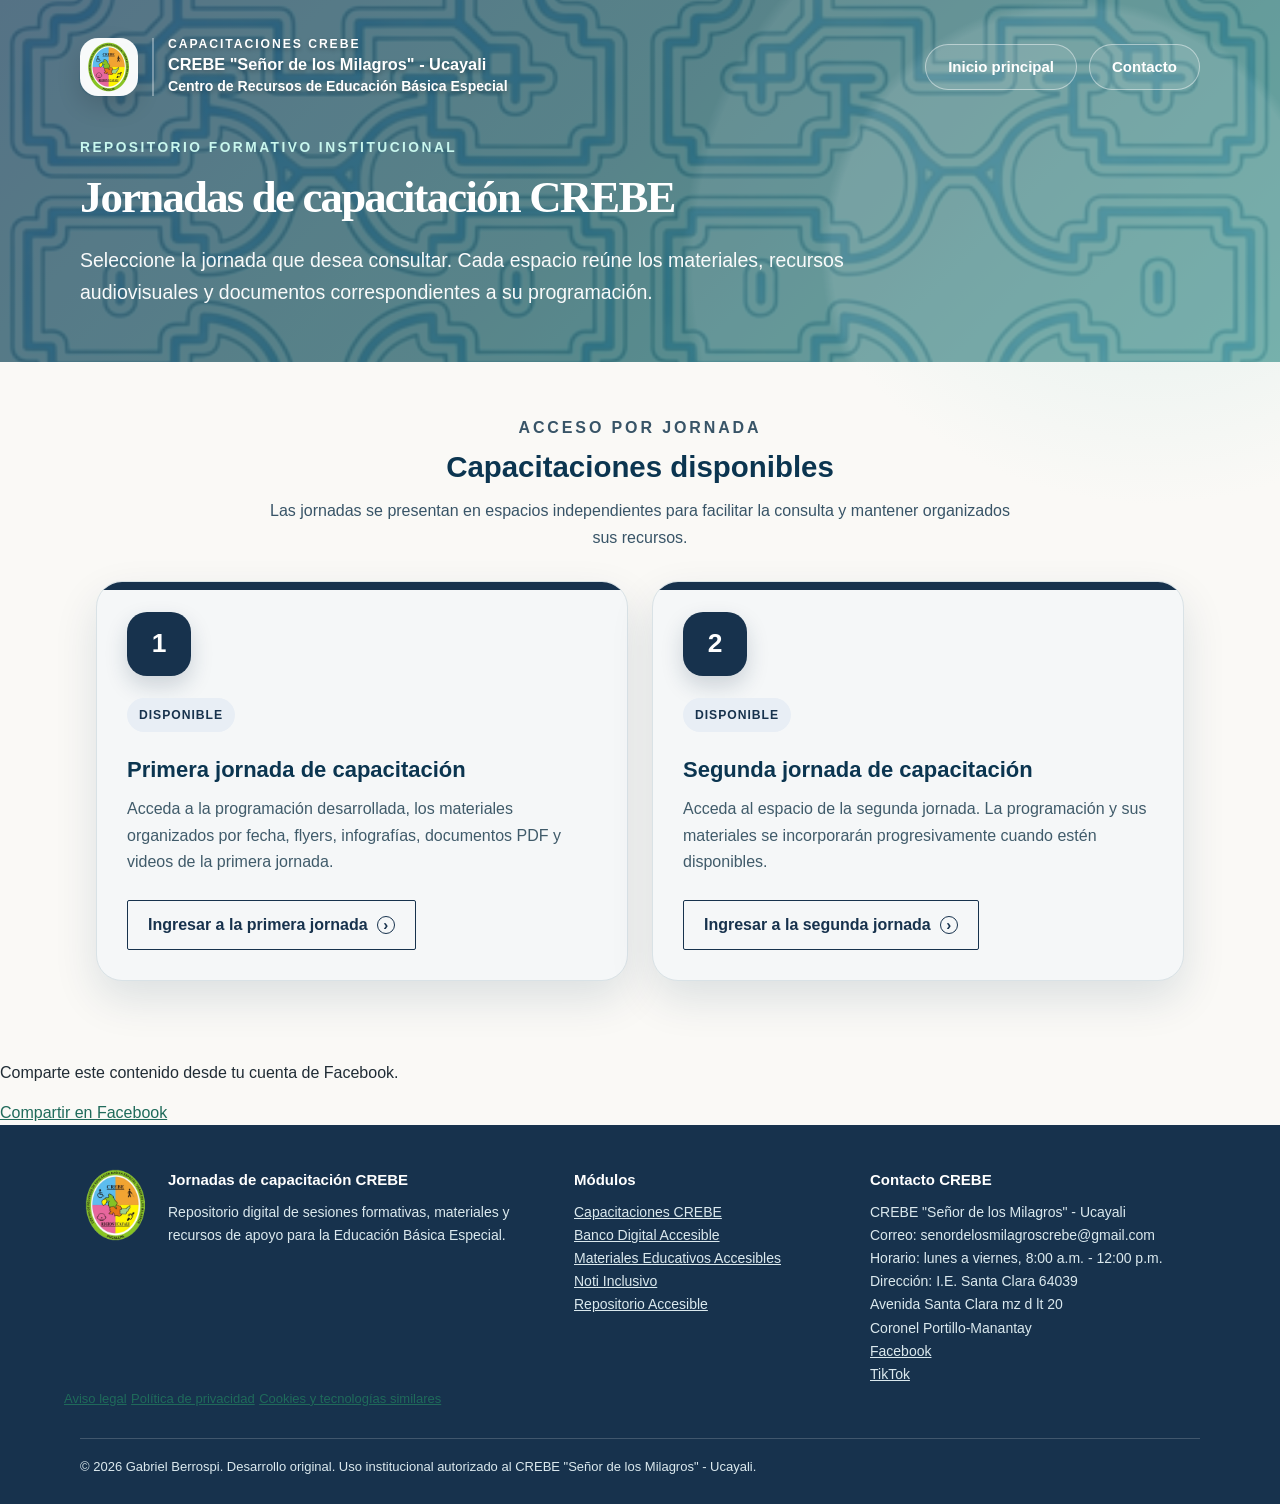
==== index.html @ 48162559 "Renovar CSS de portada CAP tras armonización visual de jornadas" ====
<!doctype html>
<html lang="es">
<head>
  <meta charset="utf-8">
  <meta http-equiv="Content-Security-Policy" content="default-src 'self'; base-uri 'self'; object-src 'none'; script-src 'self' 'sha256-NezAAeA1k2dI2NR6/qqgqEeu6aUPFCDyY6+Kgyrij8Q='; style-src 'self'; img-src 'self' data: https://dteimbhwtzghhsijeeld.supabase.co; font-src 'self'; connect-src 'self' https://dteimbhwtzghhsijeeld.supabase.co; media-src 'self'; frame-src 'none'; form-action 'self'; manifest-src 'self'; worker-src 'self'; upgrade-insecure-requests">
  <meta name="viewport" content="width=device-width, initial-scale=1">
  <meta name="description" content="Acceso a las jornadas de capacitación del CREBE Señor de los Milagros - Ucayali.">
  <title>Jornadas de capacitación CREBE</title>
<script type="application/ld+json">
{
  "@context": "https://schema.org",
  "@graph": [
    {
      "@type": "EducationalOrganization",
      "@id": "https://crebeucayali.github.io/#organization",
      "name": "CREBE Señor de los Milagros - Ucayali",
      "alternateName": "CREBE Ucayali",
      "url": "https://crebeucayali.github.io/",
      "logo": "https://crebeucayali.github.io/accesos-complementarios/logo-crebe.webp"
    },
    {
      "@type": "WebSite",
      "@id": "https://crebeucayali.github.io/#website",
      "name": "CREBE Señor de los Milagros Región Ucayali",
      "url": "https://crebeucayali.github.io/",
      "publisher": {
        "@id": "https://crebeucayali.github.io/#organization"
      }
    },
    {
      "@type": "WebPage",
      "@id": "https://crebeucayali.github.io/capacitaciones/#webpage",
      "url": "https://crebeucayali.github.io/capacitaciones/",
      "name": "Jornadas de capacitación CREBE",
      "description": "Acceso a las jornadas de capacitación del CREBE Señor de los Milagros - Ucayali.",
      "isPartOf": {
        "@id": "https://crebeucayali.github.io/#website"
      },
      "publisher": {
        "@id": "https://crebeucayali.github.io/#organization"
      },
      "inLanguage": "es-PE"
    }
  ]
}
</script>
  <link rel="stylesheet" href="estilos.css?v=33">
  <link rel="stylesheet" href="https://crebeucayali.github.io/accesos-complementarios/accesibilidad/accesibilidad.css?v=12">
  <link rel="canonical" href="https://crebeucayali.github.io/capacitaciones/">
  <meta property="og:type" content="website">
  <meta property="og:locale" content="es_PE">
  <meta property="og:site_name" content="Ecosistema Virtual Accesible - CREBE Ucayali">
  <meta property="og:title" content="Jornadas de capacitación CREBE">
  <meta property="og:description" content="Acceso a las jornadas de capacitación del CREBE Señor de los Milagros - Ucayali.">
  <meta property="og:url" content="https://crebeucayali.github.io/capacitaciones/">
  <meta property="og:image" content="https://crebeucayali.github.io/accesos-complementarios/logo-crebe.webp">
  <meta property="og:image:alt" content="Logo institucional del CREBE Señor de los Milagros - Ucayali">
  <link rel="stylesheet" href="https://crebeucayali.github.io/capacitaciones/compartir-facebook.css?v=1">
<link rel="stylesheet" href="https://crebeucayali.github.io/comunicados-popup.css?v=3">
<link rel="icon" type="image/webp" href="https://crebeucayali.github.io/materiales-educativos-accesibles/logo-crebe.webp?v=20261105">
</head>
<body class="pagina-inicio-capacitaciones">
  <a class="salto-contenido" href="#contenido">Ir al contenido</a>
  <header class="cabecera" id="inicio">
    <div class="patron-portada" aria-hidden="true"></div>
    <nav class="navegacion" aria-label="Navegación principal">
      <a class="marca marca-institucional" href="https://crebeucayali.github.io/capacitaciones/" aria-label="Volver al inicio de Capacitaciones CREBE">
        <img class="marca-logo-superior" src="logo-crebe.png" alt="Logo del CREBE Señor de los Milagros - Ucayali">
        <span class="marca-texto-superior">
          <span class="marca-modulo">Capacitaciones CREBE</span>
          <span class="marca-nombre-institucional">CREBE "Señor de los Milagros" - Ucayali</span>
          <span class="marca-detalle-institucional">Centro de Recursos de Educación Básica Especial</span>
        </span>
      </a>
      <div class="enlaces-cabecera">
        <a class="enlace-cabecera" href="https://crebeucayali.github.io/">Inicio principal</a>
        <a class="enlace-cabecera" href="https://crebeucayali.github.io/accesos-complementarios/paginas/contacto.html">Contacto</a>
      </div>
    </nav>
    <div class="presentacion">
      <p class="etiqueta-superior">Repositorio formativo institucional</p>
      <h1>Jornadas de capacitación CREBE</h1>
      <p class="subtitulo">Seleccione la jornada que desea consultar. Cada espacio reúne los materiales, recursos audiovisuales y documentos correspondientes a su programación.</p>
    </div>
  </header>
  <main id="contenido">
    <section class="selector-jornadas" aria-labelledby="titulo-selector-jornadas">
      <div class="selector-encabezado">
        <p class="seccion-etiqueta">Acceso por jornada</p>
        <h2 id="titulo-selector-jornadas">Capacitaciones disponibles</h2>
        <p>Las jornadas se presentan en espacios independientes para facilitar la consulta y mantener organizados sus recursos.</p>
      </div>
      <div class="rejilla-jornadas">
        <article class="tarjeta-jornada">
          <span class="numero-jornada" aria-hidden="true">1</span>
          <p class="estado-jornada">Disponible</p>
          <h3>Primera jornada de capacitación</h3>
          <p>Acceda a la programación desarrollada, los materiales organizados por fecha, flyers, infografías, documentos PDF y videos de la primera jornada.</p>
          <div class="acciones-jornada">
            <a class="boton-jornada" href="primera-jornada.html">Ingresar a la primera jornada</a>
          </div>
        </article>
        <article class="tarjeta-jornada" aria-labelledby="titulo-segunda-jornada">
          <span class="numero-jornada" aria-hidden="true">2</span>
          <p class="estado-jornada">Disponible</p>
          <h3 id="titulo-segunda-jornada">Segunda jornada de capacitación</h3>
          <p>Acceda al espacio de la segunda jornada. La programación y sus materiales se incorporarán progresivamente cuando estén disponibles.</p>
          <div class="acciones-jornada">
            <a class="boton-jornada" href="segunda-jornada.html">Ingresar a la segunda jornada</a>
          </div>
        </article>
      </div>
    </section>
  </main>
    <section class="compartir-eva" aria-label="Compartir esta página">
    <p>Comparte este contenido desde tu cuenta de Facebook.</p>
    <a class="compartir-facebook" data-compartir-facebook href="https://www.facebook.com/sharer/sharer.php?u=https%3A%2F%2Fcrebeucayali.github.io%2Fcapacitaciones%2F" target="_blank" rel="noopener noreferrer">Compartir en Facebook</a>
  </section>
<footer id="contacto">
    <div class="footer-contenido">
      <div class="footer-bloque footer-identidad">
        <img class="logo-footer" src="logo-crebe.png" alt="Logo del CREBE Señor de los Milagros - Ucayali">
        <div><h2>Jornadas de capacitación CREBE</h2><p>Repositorio digital de sesiones formativas, materiales y recursos de apoyo para la Educación Básica Especial.</p></div>
      </div>
      <div class="footer-bloque">
        <h2>Módulos</h2>
        <p><a href="https://crebeucayali.github.io/capacitaciones/">Capacitaciones CREBE</a><br><a href="https://crebeucayali.github.io/banco-digital-accesible/">Banco Digital Accesible</a><br><a href="https://crebeucayali.github.io/materiales-educativos-accesibles/">Materiales Educativos Accesibles</a><br><a href="https://crebeucayali.github.io/noti-inclusivos/">Noti Inclusivo</a><br><a href="https://crebeucayali.github.io/repositorio-accesible/">Repositorio Accesible</a><br></p>
      </div>
      <div class="footer-bloque">
        <h2>Contacto CREBE</h2>
        <p>CREBE "Señor de los Milagros" - Ucayali<br>Correo: senordelosmilagroscrebe@gmail.com<br>Horario: lunes a viernes, 8:00 a.m. - 12:00 p.m.<br>Dirección: I.E. Santa Clara 64039<br>Avenida Santa Clara mz d lt 20<br>Coronel Portillo-Manantay<br><a href="https://www.facebook.com/CREBESM">Facebook</a><br><a href="https://www.tiktok.com/@crebe.sm.ucayali">TikTok</a><br></p>
      </div>
    </div>
    <nav class="footer-legal-eva" aria-label="Enlaces legales">
<a href="https://crebeucayali.github.io/accesos-complementarios/paginas/aviso-legal.html">Aviso legal</a>
<a href="https://crebeucayali.github.io/accesos-complementarios/paginas/politica-privacidad.html">Política de privacidad</a>
<a href="https://crebeucayali.github.io/accesos-complementarios/paginas/politica-cookies.html">Cookies y tecnologías similares</a>
</nav>
<div class="footer-final"><p>© 2026 Gabriel Berrospi. Desarrollo original. Uso institucional autorizado al CREBE "Señor de los Milagros" - Ucayali.</p></div>
  </footer>
  <script src="https://crebeucayali.github.io/accesos-complementarios/accesibilidad/accesibilidad.js?v=12" defer></script>
  <script src="https://crebeucayali.github.io/accesos-complementarios/estadisticas/visitas-eva.js?v=3" data-eva-modulo="capacitaciones" defer></script>
  <script src="https://crebeucayali.github.io/capacitaciones/compartir-facebook.js?v=9" defer></script>
<script src="https://crebeucayali.github.io/comunicados-popup.js?v=2" data-eva-popup-destino="cap" defer></script>
</body>
</html>
---- estilos.css ----
:root {
  color-scheme: light;
  --azul-900: #17324d;
  --azul-800: #214664;
  --azul-700: #2f5f7d;
  --azul-100: #e8f1f5;
  --verde-700: #1f6a5a;
  --verde-600: #287c68;
  --verde-100: #e5f3ef;
  --arena-50: #faf9f6;
  --arena-100: #f2efe8;
  --tinta: #202c35;
  --texto-suave: #5b6871;
  --blanco: #ffffff;
  --borde: #d7e0e5;
  --sombra: 0 16px 40px rgba(23, 50, 77, 0.09);
  --radio: 18px;
  font-family: Inter, Arial, Helvetica, sans-serif;
}

* { box-sizing: border-box; }
html { scroll-behavior: smooth; }
body {
  min-width: 320px;
  margin: 0;
  color: var(--tinta);
  background: radial-gradient(circle at 90% 8%, #dcedea 0, transparent 24rem), var(--arena-50);
  line-height: 1.5;
  font-family: Inter, Arial, Helvetica, sans-serif;
}
button, input { font: inherit; }
a { color: var(--verde-700); }
a:focus-visible, button:focus-visible, input:focus-visible {
  outline: 3px solid #f0ad4e;
  outline-offset: 3px;
}
[hidden] { display: none !important; }

.salto-contenido {
  position: fixed;
  top: 12px;
  left: 12px;
  z-index: 100;
  padding: 10px 14px;
  color: var(--blanco);
  background: var(--azul-900);
  border-radius: 8px;
  transform: translateY(-160%);
  transition: transform 0.2s ease;
}
.salto-contenido:focus { transform: translateY(0); }

.cabecera, .encabezado {
  position: relative;
  overflow: hidden;
  padding: 30px 18px 145px;
  color: var(--blanco);
  background:
    radial-gradient(circle at 84% 70%, rgba(255, 255, 255, 0.11) 0 22%, transparent 23%),
    radial-gradient(circle at 86% 74%, rgba(255, 255, 255, 0.08) 0 36%, transparent 37%),
    linear-gradient(135deg, #0b3550 0%, #0f4f57 48%, #0f766e 100%);
}
.cabecera::after, .encabezado::after { display: none; content: none; }

.navegacion, .barra-navegacion {
  position: relative;
  z-index: 1;
  display: flex;
  align-items: center;
  justify-content: space-between;
  gap: 20px;
  max-width: 1120px;
  margin: 0 auto;
  flex-wrap: wrap;
}
.marca {
  display: inline-flex;
  gap: 14px;
  align-items: center;
  color: var(--blanco);
  font-size: 1.05rem;
  font-weight: 900;
  text-decoration: none;
  letter-spacing: 0;
}
.marca span:not(.marca-icono) { color: inherit; }
.marca strong {
  display: block;
  color: var(--blanco);
  font-size: 1rem;
  line-height: 1.2;
}
.marca small {
  display: block;
  color: #dbe9ee;
  font-size: 0.82rem;
  line-height: 1.25;
}
.marca-icono {
  display: grid;
  width: 54px;
  height: 54px;
  place-items: center;
  color: #0b3550 !important;
  background: var(--blanco);
  border-radius: 18px;
  font-size: 0.9rem;
  font-weight: 900;
  letter-spacing: 0;
  box-shadow: 0 10px 24px rgba(0, 0, 0, 0.14);
  flex-shrink: 0;
}
.logo-crebe, .logo-institucional {
  display: block;
  width: 92px;
  max-width: 92px;
  height: 92px;
  max-height: 92px;
  object-fit: contain;
  flex-shrink: 0;
}
.enlaces-cabecera, .enlaces {
  display: flex;
  flex-wrap: wrap;
  gap: 12px;
  justify-content: flex-end;
}
.enlace-cabecera, .enlaces a {
  display: inline-flex;
  align-items: center;
  justify-content: center;
  min-height: 46px;
  padding: 10px 22px;
  color: var(--blanco);
  border: 1px solid rgba(255, 255, 255, 0.45);
  border-radius: 999px;
  font-size: 1rem;
  font-weight: 800;
  text-decoration: none;
  background: rgba(255, 255, 255, 0.08);
}
.navegacion .enlace-cabecera {
  font-size: 0.9375rem;
  font-weight: 600;
}

.enlace-cabecera:hover, .enlace-cabecera.activo, .enlaces a:hover, .enlaces a:focus {
  color: var(--blanco);
  background: rgba(255, 255, 255, 0.16);
}

.presentacion, .hero {
  position: relative;
  z-index: 1;
  max-width: 1120px;
  margin: 70px auto 0;
}
.hero {
  padding: 0;
  color: var(--blanco);
  background: transparent;
  box-shadow: none;
  border-radius: 0;
}
.hero::before, .hero::after { display: none; }
.hero-texto { max-width: 900px; }
.bloque-institucional {
  display: flex;
  align-items: center;
  gap: 22px;
  max-width: none;
  margin-bottom: 34px;
}
.bloque-institucional img {
  width: 92px !important;
  max-width: 92px !important;
  height: 92px !important;
  max-height: 92px !important;
  object-fit: contain !important;
}
.texto-institucional {
  border-left: 2px solid rgba(255, 255, 255, 0.35);
  padding-left: 22px;
}
.nombre-institucional {
  margin: 0 0 8px;
  color: #ffffff;
  font-size: 1.2rem;
  font-weight: 900;
  line-height: 1.25;
}
.detalle-institucional {
  margin: 0;
  color: rgba(255, 255, 255, 0.94);
  font-size: 1rem;
  font-weight: 700;
  line-height: 1.4;
}
.etiqueta-superior, .seccion-etiqueta, .etiqueta {
  margin: 0 0 14px;
  font-size: 0.86rem;
  font-weight: 900;
  letter-spacing: 0.18em;
  text-transform: uppercase;
}
.etiqueta-superior, .etiqueta { color: #c9f7ee; }
.seccion-etiqueta { color: var(--verde-700); }
.presentacion h1, .hero h1 {
  max-width: 900px;
  margin: 0 0 22px;
  color: var(--blanco);
  font-family: Georgia, "Times New Roman", serif;
  font-size: clamp(2.5rem, 5.8vw, 4.15rem);
  font-weight: 600;
  line-height: 1.04;
  letter-spacing: -0.04em;
}
.subtitulo, .hero p {
  max-width: 880px;
  margin: 0;
  color: rgba(255, 255, 255, 0.96);
  font-size: 1.22rem;
  line-height: 1.65;
}
.hero-acciones {
  display: flex;
  flex-wrap: wrap;
  gap: 12px;
  margin-top: 28px;
}
.boton, .boton-principal {
  display: inline-flex;
  align-items: center;
  justify-content: center;
  min-height: 46px;
  padding: 10px 18px;
  color: var(--blanco);
  background: var(--verde-700);
  border: 1px solid var(--verde-700);
  border-radius: 999px;
  font-weight: 800;
  text-decoration: none;
  cursor: pointer;
}
.boton.principal {
  color: var(--azul-900);
  background: var(--blanco);
  border-color: var(--blanco);
}
.boton:hover, .boton-principal:hover {
  color: var(--blanco);
  background: var(--verde-600);
}

main, .contenedor {
  width: min(1120px, calc(100% - 40px));
  margin: 0 auto;
}
.panel-busqueda, .presentacion:not(header .presentacion) {
  position: relative;
  z-index: 2;
  margin-top: -78px;
  padding: clamp(22px, 4vw, 36px);
  background: rgba(255, 255, 255, 0.98);
  border: 1px solid rgba(215, 224, 229, 0.9);
  border-radius: var(--radio);
  box-shadow: var(--sombra);
}
.panel-encabezado {
  display: flex;
  gap: 20px;
  align-items: flex-start;
  justify-content: space-between;
}
.panel-encabezado h2, .presentacion:not(header .presentacion) h2 {
  margin: 0;
  color: var(--azul-900);
  font-family: Georgia, "Times New Roman", serif;
  font-size: clamp(1.8rem, 3.4vw, 2.8rem);
  font-weight: 600;
  letter-spacing: -0.04em;
  line-height: 1.05;
}
.descripcion-panel, .presentacion:not(header .presentacion) p {
  max-width: 860px;
  margin: 12px 0 0;
  color: var(--texto-suave);
}

.controles, .buscador {
  display: grid;
  grid-template-columns: minmax(0, 1fr);
  gap: 18px;
  margin-top: 26px;
}
.campo, .buscador {
  display: grid;
  gap: 8px;
}
.campo label, .buscador label {
  color: var(--azul-900);
  font-weight: 750;
}
.entrada-busqueda {
  display: flex;
  align-items: center;
  gap: 10px;
  min-height: 50px;
  padding: 0 14px;
  color: var(--texto-suave);
  background: var(--arena-50);
  border: 1px solid var(--borde);
  border-radius: 14px;
}
.entrada-busqueda input, .buscador input {
  width: 100%;
  min-width: 0;
  min-height: 50px;
  padding: 0 14px;
  color: var(--tinta);
  background: var(--arena-50);
  border: 1px solid var(--borde);
  border-radius: 14px;
  outline: 0;
}
.entrada-busqueda input {
  min-height: auto;
  padding: 0;
  background: transparent;
  border: 0;
}
.boton-secundario {
  min-height: 46px;
  padding: 10px 18px;
  color: var(--verde-700);
  background: var(--verde-100);
  border: 1px solid rgba(31, 106, 90, 0.18);
  border-radius: 999px;
  font-weight: 800;
  cursor: pointer;
}
.boton-secundario:hover {
  color: var(--blanco);
  background: var(--verde-700);
}

.panel-capacitaciones { margin: 34px 0 56px; }
.linea-tiempo {
  position: relative;
  display: grid;
  gap: 24px;
  padding-left: 34px;
}
.linea-tiempo::before {
  position: absolute;
  top: 14px;
  bottom: 14px;
  left: 12px;
  width: 4px;
  background: linear-gradient(180deg, var(--azul-900), var(--verde-700), rgba(31, 106, 90, 0.18));
  border-radius: 999px;
  content: "";
}
.capacitacion { position: relative; }
.punto-linea {
  position: absolute;
  top: 30px;
  left: -33px;
  z-index: 2;
  display: grid;
  width: 26px;
  height: 26px;
  place-items: center;
  background: var(--verde-700);
  border: 5px solid var(--arena-50);
  border-radius: 50%;
  box-shadow: 0 0 0 6px rgba(31, 106, 90, 0.13);
}
.capacitacion.pendiente .punto-linea {
  background: var(--azul-700);
  box-shadow: 0 0 0 6px rgba(47, 95, 125, 0.13);
}
.tarjeta-capacitacion {
  overflow: hidden;
  background: var(--blanco);
  border: 1px solid var(--borde);
  border-radius: var(--radio);
  box-shadow: var(--sombra);
}
.cabecera-capacitacion {
  padding: clamp(20px, 3vw, 28px);
  background: linear-gradient(135deg, rgba(232, 241, 245, 0.9), rgba(229, 243, 239, 0.9)), var(--blanco);
  border-bottom: 1px solid var(--borde);
}
.fecha {
  display: inline-flex;
  width: fit-content;
  margin: 0 0 12px;
  padding: 7px 12px;
  color: var(--verde-700);
  background: var(--verde-100);
  border: 1px solid rgba(31, 106, 90, 0.16);
  border-radius: 999px;
  font-size: 0.9rem;
  font-weight: 800;
}
.capacitacion.pendiente .fecha {
  color: var(--azul-700);
  background: var(--azul-100);
}
.cabecera-capacitacion h2, .cabecera-capacitacion h3 {
  max-width: 900px;
  margin: 0;
  color: var(--azul-900);
  font-family: Georgia, "Times New Roman", serif;
  font-size: clamp(1.55rem, 2.8vw, 2.35rem);
  font-weight: 600;
  line-height: 1.1;
  letter-spacing: -0.035em;
  text-align: justify;
}
.tema {
  max-width: 900px;
  margin: 12px 0 0;
  color: var(--texto-suave);
  font-size: 1rem;
}
.recursos {
  display: grid;
  grid-template-columns: repeat(4, minmax(0, 1fr));
  gap: 16px;
  padding: clamp(18px, 3vw, 26px);
}
.recurso {
  display: flex;
  flex-direction: column;
  min-width: 0;
  padding: 14px;
  background: var(--arena-50);
  border: 1px solid var(--borde);
  border-radius: 16px;
}
.recurso h3, .recurso h4 {
  margin: 0 0 10px;
  color: var(--azul-900);
  font-size: 1rem;
  font-weight: 800;
}
.vista-recurso {
  position: relative;
  display: grid;
  width: 100%;
  min-height: 184px;
  overflow: hidden;
  place-items: center;
  background: linear-gradient(135deg, rgba(232, 241, 245, 0.92), rgba(229, 243, 239, 0.85)), var(--blanco);
  border: 1px solid var(--borde);
  border-radius: 14px;
  aspect-ratio: 4 / 3;
}
.vista-recurso img, .vista-recurso iframe {
  width: 100%;
  height: 100%;
  border: 0;
}
.vista-recurso img { object-fit: cover; }
.video-recurso { background: var(--azul-900); }
.marcador {
  padding: 18px;
  color: var(--texto-suave);
  text-align: center;
  font-weight: 750;
  border-style: dashed;
}
.boton-recurso {
  display: inline-flex;
  align-items: center;
  justify-content: center;
  min-height: 42px;
  margin-top: 12px;
  padding: 10px 12px;
  color: var(--blanco);
  background: var(--verde-700);
  border: 1px solid var(--verde-700);
  border-radius: 999px;
  font-size: 0.92rem;
  font-weight: 800;
  text-align: center;
  text-decoration: none;
}
.boton-recurso:hover { background: var(--verde-600); }
.boton-recurso.deshabilitado {
  color: var(--texto-suave);
  background: var(--azul-100);
  border-color: var(--borde);
  cursor: not-allowed;
}
.estado-vacio, .sin-resultados {
  margin: 26px 0 0;
  padding: 18px 20px;
  color: #725918;
  background: #fff8e5;
  border: 1px solid #ebd599;
  border-radius: 14px;
  font-weight: 700;
}
.solo-lectores {
  position: absolute;
  width: 1px;
  height: 1px;
  padding: 0;
  overflow: hidden;
  white-space: nowrap;
  border: 0;
  clip: rect(0 0 0 0);
}

footer, .pie {
  padding: 44px clamp(20px, 5vw, 72px) 28px;
  color: #dbe9ee;
  background: var(--azul-900);
}
.footer-contenido {
  display: grid;
  grid-template-columns: 1.4fr 0.8fr 1fr;
  gap: 32px;
  max-width: 1120px;
  margin: 0 auto;
}
.footer-bloque h2 {
  margin: 0 0 10px;
  color: var(--blanco);
  font-size: .9375rem;
}
.footer-bloque p {
  margin: 0;
  color: #dbe9ee;
  font-size: .875rem;
  line-height: 1.65;
}
.footer-bloque a {
  color: #dbe9ee;
  font-size: .875rem;
}
.footer-identidad, .pie-marca {
  display: flex;
  gap: 16px;
  align-items: flex-start;
}
.logo-footer, .logo-pie {
  display: block;
  width: 72px;
  max-width: 72px;
  height: auto;
  max-height: 72px;
  object-fit: contain;
  flex-shrink: 0;
}
.footer-identidad img, .pie-marca img {
  width: 72px !important;
  max-width: 72px !important;
  height: auto !important;
  max-height: 72px !important;
  object-fit: contain !important;
}
.footer-final {
  max-width: 1120px;
  margin: 28px auto 0;
  padding-top: 18px;
  border-top: 1px solid rgba(255, 255, 255, 0.18);
}
.footer-final p {
  margin: 0;
  color: #dbe9ee;
  font-size: .8125rem;
}

@media (max-width: 1020px) {
  .recursos { grid-template-columns: repeat(2, minmax(0, 1fr)); }
  .footer-contenido { grid-template-columns: 1fr 1fr; }
  .footer-identidad { grid-column: 1 / -1; }
}

@media (max-width: 760px) {
  .navegacion .enlace-cabecera {
    font-size: 0.875rem;
  }
  .cabecera, .encabezado { padding: 26px 18px 116px; }
  .navegacion, .barra-navegacion {
    align-items: flex-start;
    flex-direction: column;
  }
  .enlaces-cabecera, .enlaces { justify-content: flex-start; }
  .enlace-cabecera, .enlaces a {
    width: auto;
    min-height: 46px;
    padding: 10px 22px;
    font-size: 1rem;
  }
  .presentacion, .hero { margin-top: 54px; }
  .bloque-institucional {
    align-items: center;
    gap: 16px;
    margin-bottom: 28px;
  }
  .texto-institucional { padding-left: 16px; }
  .nombre-institucional { font-size: 1rem; }
  .detalle-institucional { font-size: 0.9rem; }
  .logo-crebe, .logo-institucional, .bloque-institucional img {
    width: 80px !important;
    max-width: 80px !important;
    height: 80px !important;
    max-height: 80px !important;
  }
  main, .contenedor { width: min(100% - 28px, 1120px); }
  .panel-busqueda, .presentacion:not(header .presentacion) { margin-top: -78px; }
  .panel-encabezado { flex-direction: column; }
  .boton-secundario { width: 100%; }
  .linea-tiempo { padding-left: 24px; }
  .linea-tiempo::before { left: 9px; }
  .punto-linea {
    left: -26px;
    width: 22px;
    height: 22px;
  }
  .recursos { grid-template-columns: 1fr; }
  .footer-contenido { grid-template-columns: 1fr; }
  .footer-identidad, .pie-marca { flex-direction: column; }
}
/* Materiales complementarios de las sesiones */
.materiales-complementarios{
  margin:0 clamp(18px,3vw,26px) clamp(20px,3vw,28px);
  padding:18px;
  background:linear-gradient(135deg,rgba(232,241,245,.55),rgba(229,243,239,.55));
  border:1px solid var(--borde);
  border-radius:16px;
}
.materiales-encabezado{margin-bottom:14px}
.materiales-encabezado h4{
  margin:4px 0 6px;
  color:var(--azul-900);
  font-size:1.05rem;
}
.materiales-encabezado p{margin:0;color:var(--texto-suave);line-height:1.5}
.lista-materiales-complementarios{
  display:grid;
  grid-template-columns:repeat(2,minmax(0,1fr));
  gap:12px;
}
.material-complementario{
  display:grid;
  grid-template-columns:auto minmax(0,1fr) auto;
  gap:12px;
  align-items:center;
  padding:12px;
  background:var(--blanco);
  border:1px solid var(--borde);
  border-radius:14px;
}
.material-numero{
  display:grid;
  width:38px;
  height:38px;
  place-items:center;
  color:var(--azul-700);
  background:var(--azul-100);
  border-radius:10px;
  font-weight:800;
}
.material-complementario h5{margin:0 0 3px;color:var(--azul-900);font-size:.96rem}
.material-complementario p{margin:0;color:var(--texto-suave);font-size:.88rem}
.material-complementario .boton-recurso{margin-top:0;white-space:nowrap}
@media (max-width:760px){
  .lista-materiales-complementarios{grid-template-columns:1fr}
  .material-complementario{grid-template-columns:auto minmax(0,1fr)}
  .material-complementario .boton-recurso{grid-column:1 / -1}
}


/* Estilos de cabecera y selector migrados desde HTML para CSP. */
.patron-portada{position:absolute;inset:0;z-index:0;overflow:hidden;pointer-events:none;background-image:url("patron-shipibo.webp");background-repeat:repeat;background-size:cover;background-position:center;opacity:.30;filter:saturate(1.15) contrast(1.08)}
.cabecera .navegacion,.cabecera .portada,.cabecera .presentacion{position:relative;z-index:1}
.marca-institucional{align-items:center;gap:14px;max-width:min(560px,100%)}
.marca-logo-superior{display:block;width:58px;height:58px;object-fit:contain;flex-shrink:0;padding:4px;background:rgba(255,255,255,.96);border-radius:18px;box-shadow:0 10px 24px rgba(0,0,0,.14)}
.marca-texto-superior{display:block;padding-left:14px;border-left:2px solid rgba(255,255,255,.35);text-shadow:0 2px 4px rgba(0,0,0,.28)}
.marca-modulo{display:block;margin:0 0 3px;color:#c9f7ee;font-size:.76rem;font-weight:900;line-height:1.15;letter-spacing:.16em;text-transform:uppercase}
.marca-nombre-institucional{display:block;color:#fff;font-size:1.02rem;font-weight:900;line-height:1.2}
.marca-detalle-institucional{display:block;margin-top:4px;color:rgba(255,255,255,.94);font-size:.88rem;font-weight:750;line-height:1.25}
.selector-jornadas{width:min(1180px,calc(100% - 32px));margin:0 auto;padding:52px 0 64px}
.selector-encabezado{max-width:760px;margin:0 auto 30px;text-align:center}
.selector-encabezado .seccion-etiqueta{margin-bottom:8px}
.selector-encabezado h2{margin:0 0 12px;color:#0b3550;font-size:clamp(1.7rem,4vw,2.45rem);line-height:1.15}
.selector-encabezado p{margin:0;color:#385467;font-size:1rem;line-height:1.7}
.rejilla-jornadas{display:grid;grid-template-columns:repeat(2,minmax(0,1fr));gap:24px;align-items:stretch}
.tarjeta-jornada{position:relative;display:flex;flex-direction:column;min-height:340px;padding:30px;border:1px solid rgba(11,53,80,.15);border-radius:26px;background:#fff;box-shadow:0 18px 44px rgba(11,53,80,.12);overflow:hidden}
.tarjeta-jornada::before{content:"";position:absolute;inset:0 0 auto;height:8px;background:linear-gradient(90deg,#0b5563,#15937f,#e3a325)}
.tarjeta-jornada.cerrada{background:linear-gradient(145deg,#f4f7f8,#e9eef0);border-style:dashed;box-shadow:0 12px 30px rgba(11,53,80,.08)}
.tarjeta-jornada.cerrada::before{background:linear-gradient(90deg,#7b8d96,#a7b3b8)}
.numero-jornada{display:inline-flex;align-items:center;justify-content:center;width:64px;height:64px;margin-bottom:22px;border-radius:20px;background:#0b5563;color:#fff;font-size:1.65rem;font-weight:900;box-shadow:0 10px 22px rgba(11,85,99,.22)}
.cerrada .numero-jornada{background:#72858e;box-shadow:none}
.estado-jornada{align-self:flex-start;margin:0 0 12px;padding:7px 12px;border-radius:999px;background:#dff6ee;color:#0b6958;font-size:.76rem;font-weight:900;letter-spacing:.08em;text-transform:uppercase}
.cerrada .estado-jornada{background:#dde3e6;color:#53656d}
.tarjeta-jornada h3{margin:0 0 12px;color:#0b3550;font-size:1.55rem;line-height:1.2}
.tarjeta-jornada p{margin:0 0 24px;color:#405b6a;line-height:1.65}
.acciones-jornada{margin-top:auto}
.boton-jornada{display:inline-flex;align-items:center;justify-content:center;min-height:48px;padding:12px 20px;border-radius:14px;background:#0b5563;color:#fff;text-decoration:none;font-weight:900;transition:transform .2s ease,box-shadow .2s ease,background .2s ease}
.boton-jornada:hover,.boton-jornada:focus-visible{background:#087665;transform:translateY(-2px);box-shadow:0 10px 22px rgba(11,85,99,.22)}
.boton-cerrado{display:inline-flex;align-items:center;justify-content:center;min-height:48px;padding:12px 20px;border:1px solid #aab6bb;border-radius:14px;background:#e5eaec;color:#566970;font-weight:850;cursor:not-allowed}
@media(max-width:760px){.marca-institucional{align-items:flex-start}.marca-logo-superior{width:52px;height:52px;border-radius:16px}.marca-texto-superior{padding-left:12px}.marca-nombre-institucional{font-size:.94rem}.marca-detalle-institucional{font-size:.82rem}.selector-jornadas{width:min(100% - 22px,1180px);padding:38px 0 48px}.rejilla-jornadas{grid-template-columns:1fr}.tarjeta-jornada{min-height:auto;padding:25px 22px}.numero-jornada{width:56px;height:56px;font-size:1.45rem}}

/* Jerarquía tipográfica CAPACITACIÓN.
   Escala por función: portada, secciones, sesiones, recursos y materiales complementarios. */
.presentacion h1,
.hero h1{
  font-size:clamp(2rem,3.5vw,3rem);
  line-height:1.10;
}

/* H2 principales de contenido. Se excluyen los H2 del footer. */
.panel-encabezado h2,
.presentacion:not(header .presentacion) h2,
.selector-encabezado h2{
  font-size:clamp(1.5rem,2.3vw,1.875rem);
  line-height:1.20;
}

/* H3 de tarjetas de jornada y de cada sesión. */
.tarjeta-jornada h3{
  font-size:clamp(1.25rem,1.8vw,1.375rem);
  line-height:1.28;
}
.cabecera-capacitacion h3{
  font-size:clamp(1.375rem,2vw,1.5rem);
  line-height:1.22;
  letter-spacing:-.02em;
}

/* H4 de recursos y bloques internos. */
.recurso h4{
  font-size:1rem;
  line-height:1.30;
}
.materiales-encabezado h4{
  font-size:1.05rem;
  line-height:1.30;
}

/* H5 de materiales complementarios. */
.material-complementario h5{
  font-size:.96rem;
  line-height:1.32;
}

@media (max-width:760px){
  .presentacion h1,
  .hero h1{
    font-size:clamp(2rem,9vw,2.25rem);
  }

  .panel-encabezado h2,
  .presentacion:not(header .presentacion) h2,
  .selector-encabezado h2{
    font-size:clamp(1.5rem,6vw,1.6875rem);
  }

  .tarjeta-jornada h3{
    font-size:1.25rem;
  }

  .cabecera-capacitacion h3{
    font-size:clamp(1.25rem,5.5vw,1.375rem);
  }

  .recurso h4,
  .materiales-encabezado h4{
    font-size:1rem;
  }

  .material-complementario h5{
    font-size:.95rem;
  }
}

/* Ajuste de compacidad vertical exclusivo para la portada principal de CAPACITACIÓN. */
.pagina-inicio-capacitaciones .cabecera{
  padding-bottom:54px;
}

.pagina-inicio-capacitaciones .cabecera .presentacion{
  margin-top:34px;
}

@media (max-width:760px){
  .pagina-inicio-capacitaciones .cabecera{
    padding-bottom:52px;
}

  .pagina-inicio-capacitaciones .cabecera .presentacion{
    margin-top:28px;
}
}


/* Aviso previo antes de establecer conexión con Google Drive. */
.aviso-drive-previo{
  width:100%;
  max-width:360px;
  padding:14px;
  color:var(--tinta);
  background:var(--blanco);
  border:1px solid var(--borde);
  border-radius:12px;
  text-align:left;
  font-weight:600;
}
.aviso-drive-previo p{
  margin:0;
  color:var(--texto-suave);
  font-size:.86rem;
  line-height:1.45;
}
.acciones-aviso-drive{
  display:flex;
  flex-wrap:wrap;
  gap:8px;
  margin-top:10px;
}
.acciones-aviso-drive .boton-recurso{
  min-height:38px;
  margin-top:0;
  cursor:pointer;
}
.acciones-aviso-drive .boton-cancelar-drive{
  color:var(--azul-900);
  background:var(--azul-100);
  border-color:var(--borde);
}
.acciones-aviso-drive .boton-cancelar-drive:hover{
  background:var(--blanco);
}
.video-recurso .aviso-drive-previo{
  background:var(--blanco);
}
html.eva-alto-contraste .aviso-drive-previo{
  background:#000!important;
  border-color:#fff!important;
}
html.eva-alto-contraste .aviso-drive-previo p,
html.eva-alto-contraste .aviso-drive-previo strong{
  color:#fff!important;
}
html.eva-alto-contraste .acciones-aviso-drive .boton-recurso{
  color:#000!important;
  background:#ffff00!important;
  border-color:#ffff00!important;
}

/* Ajuste compartido de altura de la franja superior EVA */
@media (min-width:701px){
  .cabecera > .navegacion,
  .cabecera .navegacion{
    min-height:74px;
    padding-top:6px;
    padding-bottom:6px;
  }
}


/* Escala tipográfica del footer institucional */
.footer-legal-eva a{
  font-size:.8125rem;
}


/* EVA 2.0: alto contraste de cronograma, recursos y estados CAP.
   Mantener imagenes, PDF y reproductores sin invertir su contenido. */
html.eva-alto-contraste .tarjeta-capacitacion,
html.eva-alto-contraste .cabecera-capacitacion,
html.eva-alto-contraste .recursos,
html.eva-alto-contraste .recurso,
html.eva-alto-contraste .materiales-complementarios,
html.eva-alto-contraste .material-complementario,
html.eva-alto-contraste .aviso-drive-previo,
html.eva-alto-contraste .estado-vacio,
html.eva-alto-contraste .sin-resultados{
  color:#fff!important;
  background:#000!important;
  background-image:none!important;
  border-color:#fff!important;
}
html.eva-alto-contraste .fecha,
html.eva-alto-contraste .capacitacion.pendiente .fecha,
html.eva-alto-contraste .material-numero,
html.eva-alto-contraste .boton-recurso.deshabilitado{
  background:#000!important;
  color:#fff!important;
  border:1px solid #fff!important;
  opacity:1!important;
}
html.eva-alto-contraste .vista-recurso.marcador:not(.video-recurso):not(:has(img)):not(:has(iframe)),
html.eva-alto-contraste .material-complementario .material-numero{
  color:#fff!important;
  background:#000!important;
  background-image:none!important;
  border-color:#fff!important;
}
html.eva-alto-contraste .marcador:not(:has(img)):not(:has(iframe)){
  color:#fff!important;
}
html.eva-alto-contraste .recurso :is(h3,h4),
html.eva-alto-contraste .material-complementario :is(h5,p),
html.eva-alto-contraste .materiales-encabezado :is(h4,p){
  color:#fff!important;
}
html.eva-alto-contraste .boton-recurso:not(.deshabilitado),
html.eva-alto-contraste .boton-recurso:not(.deshabilitado):hover,
html.eva-alto-contraste .boton-recurso:not(.deshabilitado):focus-visible{
  color:#000!important;
  background:#ffff00!important;
  border-color:#ffff00!important;
}

/* Armonización de tarjetas de jornadas CAP con EVA 2.0.
   Alcance exclusivo: selector de jornadas en la portada; sin modificar
   estructura, dimensiones, grid, sesiones ni materiales. */
.pagina-inicio-capacitaciones .selector-jornadas .tarjeta-jornada:not(.cerrada) {
  background:#f5f7f8;
  border-color:#d9e2e6;
}
.pagina-inicio-capacitaciones .selector-jornadas .tarjeta-jornada:not(.cerrada)::before {
  background:#17324d;
}
.pagina-inicio-capacitaciones .selector-jornadas .tarjeta-jornada:not(.cerrada) .numero-jornada {
  background:#17324d;
  box-shadow:0 10px 22px rgba(23,50,77,.18);
}
.pagina-inicio-capacitaciones .selector-jornadas .tarjeta-jornada:not(.cerrada) .estado-jornada {
  background:#e8eef5;
  color:#17324d;
}
.pagina-inicio-capacitaciones .selector-jornadas .tarjeta-jornada:not(.cerrada) .boton-jornada {
  display:inline-flex;
  align-items:center;
  gap:9px;
  box-sizing:border-box;
  border:1px solid #17324d;
  border-radius:2px;
  background:transparent;
  color:#17324d;
  text-decoration:none;
  transition:background-color .2s ease,color .2s ease;
}
.pagina-inicio-capacitaciones .selector-jornadas .tarjeta-jornada:not(.cerrada) .boton-jornada::after {
  content:"›";
  display:inline-flex;
  width:16px;
  height:16px;
  align-items:center;
  justify-content:center;
  flex:none;
  border:1px solid currentColor;
  border-radius:50%;
  font-size:15px;
  font-weight:700;
  line-height:1;
}
.pagina-inicio-capacitaciones .selector-jornadas .tarjeta-jornada:not(.cerrada) .boton-jornada:is(:hover,:focus-visible) {
  background:#17324d;
  border-color:#17324d;
  color:#fff;
  transform:none;
  box-shadow:none;
}
.pagina-inicio-capacitaciones .selector-jornadas .tarjeta-jornada:not(.cerrada) .boton-jornada:focus-visible {
  outline:3px solid #d39b27;
  outline-offset:3px;
}
@media(prefers-reduced-motion:reduce) {
  .pagina-inicio-capacitaciones .selector-jornadas .tarjeta-jornada .boton-jornada {transition:none;}
}
/* Mantener modo alto contraste con prioridad sobre el nuevo acabado. */
body.alto-contraste.pagina-inicio-capacitaciones .selector-jornadas .tarjeta-jornada:not(.cerrada),
body.alto-contraste.pagina-inicio-capacitaciones .selector-jornadas .tarjeta-jornada:not(.cerrada) .boton-jornada {
  background:#000!important;
  color:#fff!important;
  border-color:#fff!important;
}
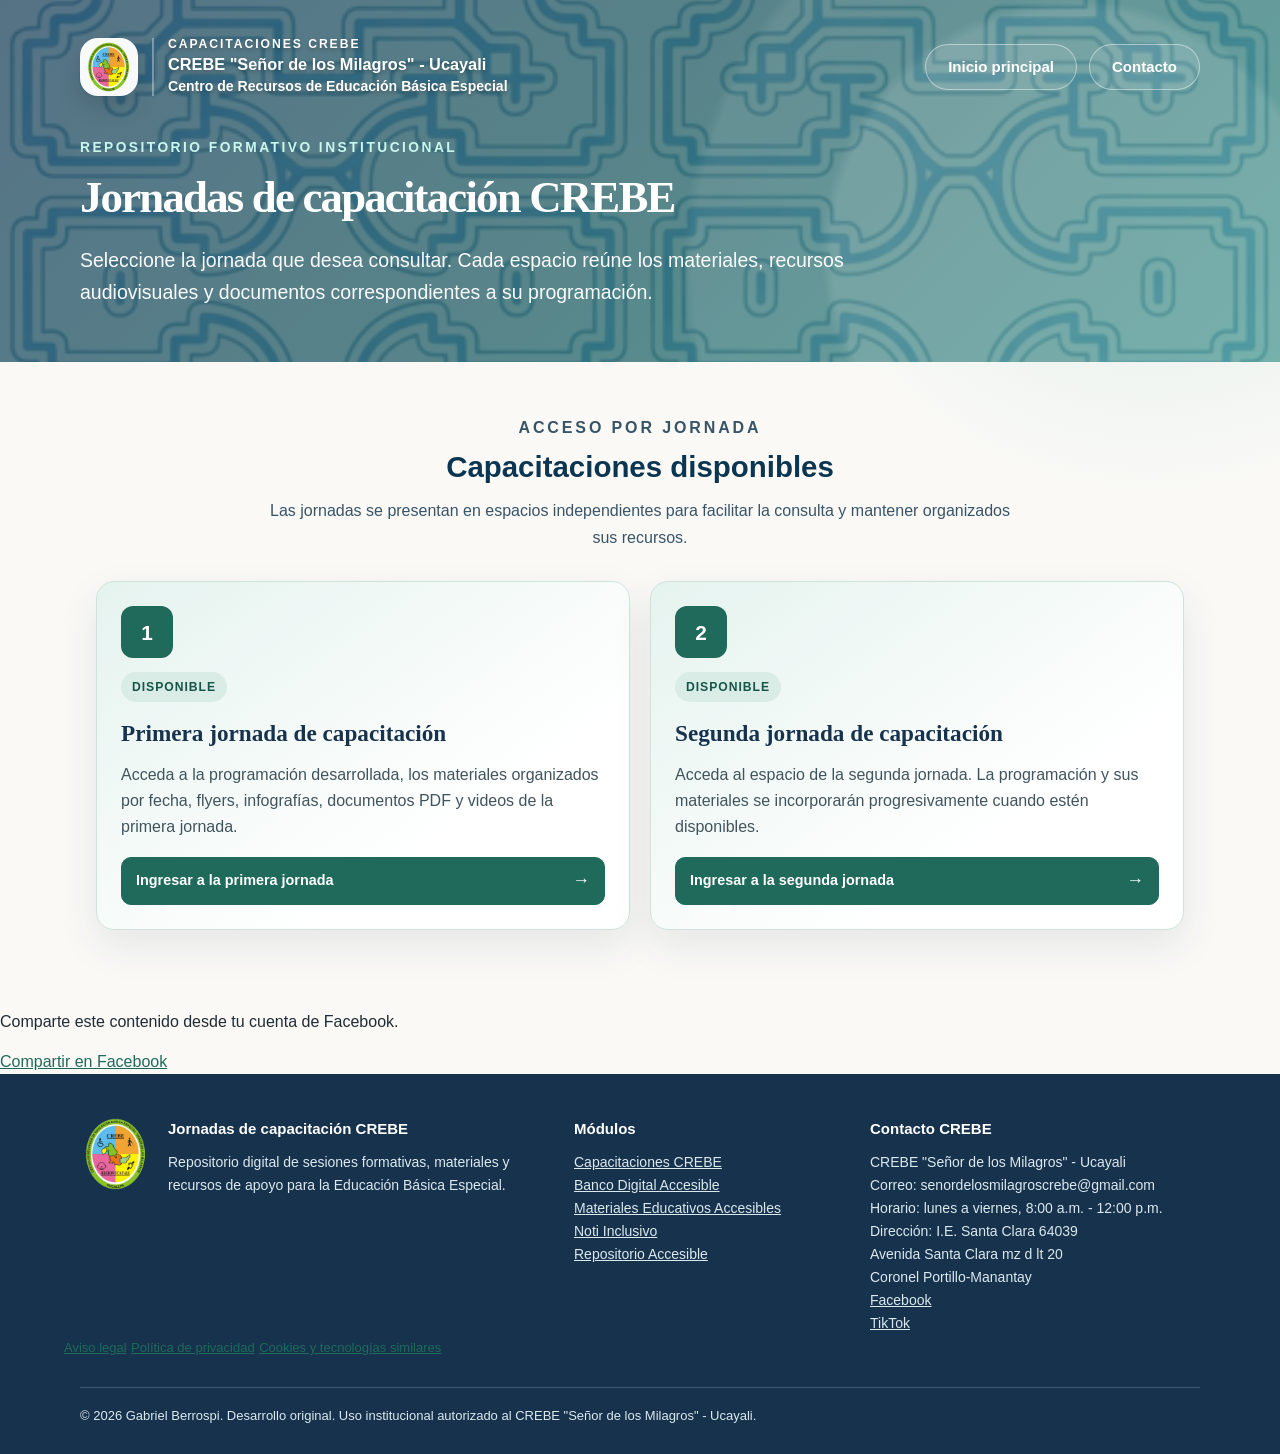
==== commit 4f70b890: "chore(cap): actualizar versión de estilos de tarjetas EVA" ====
--- a/index.html
+++ b/index.html
@@ -45,6 +45,7 @@
 }
 </script>
   <link rel="stylesheet" href="estilos.css?v=33">
+  <link rel="stylesheet" href="cap-jornadas-eva2.css?v=20261111c">
   <link rel="stylesheet" href="https://crebeucayali.github.io/accesos-complementarios/accesibilidad/accesibilidad.css?v=12">
   <link rel="canonical" href="https://crebeucayali.github.io/capacitaciones/">
   <meta property="og:type" content="website">
--- a/cap-jornadas-eva2.css
+++ b/cap-jornadas-eva2.css
@@ -0,0 +1,148 @@
+/* Portada CAP: tarjetas de jornadas armonizadas con las tarjetas de EVA.
+   Alcance limitado a la portada. No modifica sesiones, recursos ni enlaces. */
+body.pagina-inicio-capacitaciones main#contenido .selector-jornadas .rejilla-jornadas {
+  display:grid;
+  grid-template-columns:repeat(2,minmax(0,1fr));
+  gap:20px;
+  align-items:stretch;
+}
+body.pagina-inicio-capacitaciones main#contenido .selector-jornadas .rejilla-jornadas > article.tarjeta-jornada:not(.cerrada) {
+  display:flex;
+  flex-direction:column;
+  gap:14px;
+  min-width:0;
+  min-height:0;
+  padding:24px;
+  border:1px solid #cfe2dd !important;
+  border-radius:18px;
+  background:linear-gradient(145deg,#e5f3ef,#fff 70%) !important;
+  box-shadow:0 16px 40px rgba(23,50,77,.09);
+}
+body.pagina-inicio-capacitaciones main#contenido .selector-jornadas .rejilla-jornadas > article.tarjeta-jornada:not(.cerrada)::before {
+  content:none !important;
+}
+body.pagina-inicio-capacitaciones main#contenido .selector-jornadas article.tarjeta-jornada:not(.cerrada) > .numero-jornada {
+  display:grid;
+  place-items:center;
+  width:52px;
+  height:52px;
+  flex:none;
+  margin:0;
+  border-radius:12px;
+  background:#1f6a5a !important;
+  color:#fff !important;
+  font-size:1.3rem;
+  box-shadow:none;
+}
+body.pagina-inicio-capacitaciones main#contenido .selector-jornadas article.tarjeta-jornada:not(.cerrada) > .estado-jornada {
+  align-self:flex-start;
+  margin:0;
+  padding:5px 11px;
+  border-radius:999px;
+  background:#d9ece6 !important;
+  color:#165548 !important;
+  font-size:.76rem;
+}
+body.pagina-inicio-capacitaciones main#contenido .selector-jornadas article.tarjeta-jornada:not(.cerrada) > h3 {
+  margin:2px 0 0;
+  color:#17324d;
+  font-family:Georgia,"Times New Roman",serif;
+  font-size:clamp(1.18rem,2vw,1.45rem);
+  font-weight:600;
+  line-height:1.3;
+  overflow-wrap:anywhere;
+}
+body.pagina-inicio-capacitaciones main#contenido .selector-jornadas article.tarjeta-jornada:not(.cerrada) > p:not(.estado-jornada) {
+  margin:0 0 auto;
+  color:#41545d;
+  line-height:1.6;
+}
+body.pagina-inicio-capacitaciones main#contenido .selector-jornadas article.tarjeta-jornada:not(.cerrada) > .acciones-jornada {
+  margin-top:auto;
+  padding-top:4px;
+}
+body.pagina-inicio-capacitaciones main#contenido .selector-jornadas article.tarjeta-jornada:not(.cerrada) .acciones-jornada > a.boton-jornada {
+  display:flex;
+  align-items:center;
+  justify-content:space-between;
+  gap:10px;
+  width:100%;
+  min-height:48px;
+  padding:11px 14px;
+  border:1px solid #1f6a5a !important;
+  border-radius:10px !important;
+  background:#1f6a5a !important;
+  color:#fff !important;
+  font-size:.9rem;
+  font-weight:700;
+  text-align:left;
+  text-decoration:none !important;
+  overflow-wrap:anywhere;
+  box-shadow:none;
+  transform:none;
+  transition:background-color .2s ease;
+}
+body.pagina-inicio-capacitaciones main#contenido .selector-jornadas article.tarjeta-jornada:not(.cerrada) .acciones-jornada > a.boton-jornada::after {
+  content:"→";
+  display:inline;
+  width:auto;
+  height:auto;
+  flex:none;
+  border:0;
+  border-radius:0;
+  font-size:1.1rem;
+  line-height:1;
+}
+body.pagina-inicio-capacitaciones main#contenido .selector-jornadas article.tarjeta-jornada:not(.cerrada) .acciones-jornada > a.boton-jornada:is(:hover,:focus-visible) {
+  background:#164d41 !important;
+  border-color:#164d41 !important;
+  color:#fff !important;
+  transform:none;
+  box-shadow:none;
+}
+body.pagina-inicio-capacitaciones main#contenido .selector-jornadas article.tarjeta-jornada:not(.cerrada) .acciones-jornada > a.boton-jornada:focus-visible {
+  outline:3px solid #bd6a13;
+  outline-offset:3px;
+}
+@media(max-width:760px) {
+  body.pagina-inicio-capacitaciones main#contenido .selector-jornadas .rejilla-jornadas {
+    grid-template-columns:1fr;
+    gap:14px;
+  }
+  body.pagina-inicio-capacitaciones main#contenido .selector-jornadas .rejilla-jornadas > article.tarjeta-jornada:not(.cerrada) {
+    padding:20px;
+  }
+}
+@media(prefers-reduced-motion:reduce) {
+  body.pagina-inicio-capacitaciones main#contenido .selector-jornadas .boton-jornada {
+    transition:none !important;
+  }
+}
+/* Ambos mecanismos de alto contraste usados por EVA. */
+body.alto-contraste.pagina-inicio-capacitaciones main#contenido .selector-jornadas article.tarjeta-jornada:not(.cerrada),
+html.eva-alto-contraste body.pagina-inicio-capacitaciones main#contenido .selector-jornadas article.tarjeta-jornada:not(.cerrada) {
+  background:#000 !important;
+  border:2px solid #fff !important;
+  box-shadow:none !important;
+}
+body.alto-contraste.pagina-inicio-capacitaciones main#contenido .selector-jornadas article.tarjeta-jornada:not(.cerrada) :is(h3,p),
+html.eva-alto-contraste body.pagina-inicio-capacitaciones main#contenido .selector-jornadas article.tarjeta-jornada:not(.cerrada) :is(h3,p) {
+  color:#fff !important;
+}
+body.alto-contraste.pagina-inicio-capacitaciones main#contenido .selector-jornadas article.tarjeta-jornada:not(.cerrada) > :is(.numero-jornada,.estado-jornada),
+html.eva-alto-contraste body.pagina-inicio-capacitaciones main#contenido .selector-jornadas article.tarjeta-jornada:not(.cerrada) > :is(.numero-jornada,.estado-jornada) {
+  background:#000 !important;
+  color:#fff !important;
+  border:1px solid #fff !important;
+}
+body.alto-contraste.pagina-inicio-capacitaciones main#contenido .selector-jornadas article.tarjeta-jornada:not(.cerrada) .acciones-jornada > a.boton-jornada,
+html.eva-alto-contraste body.pagina-inicio-capacitaciones main#contenido .selector-jornadas article.tarjeta-jornada:not(.cerrada) .acciones-jornada > a.boton-jornada {
+  background:#000 !important;
+  border:2px solid #fff !important;
+  color:#fff !important;
+}
+body.alto-contraste.pagina-inicio-capacitaciones main#contenido .selector-jornadas article.tarjeta-jornada:not(.cerrada) .acciones-jornada > a.boton-jornada:is(:hover,:focus-visible),
+html.eva-alto-contraste body.pagina-inicio-capacitaciones main#contenido .selector-jornadas article.tarjeta-jornada:not(.cerrada) .acciones-jornada > a.boton-jornada:is(:hover,:focus-visible) {
+  background:#fff !important;
+  color:#000 !important;
+}
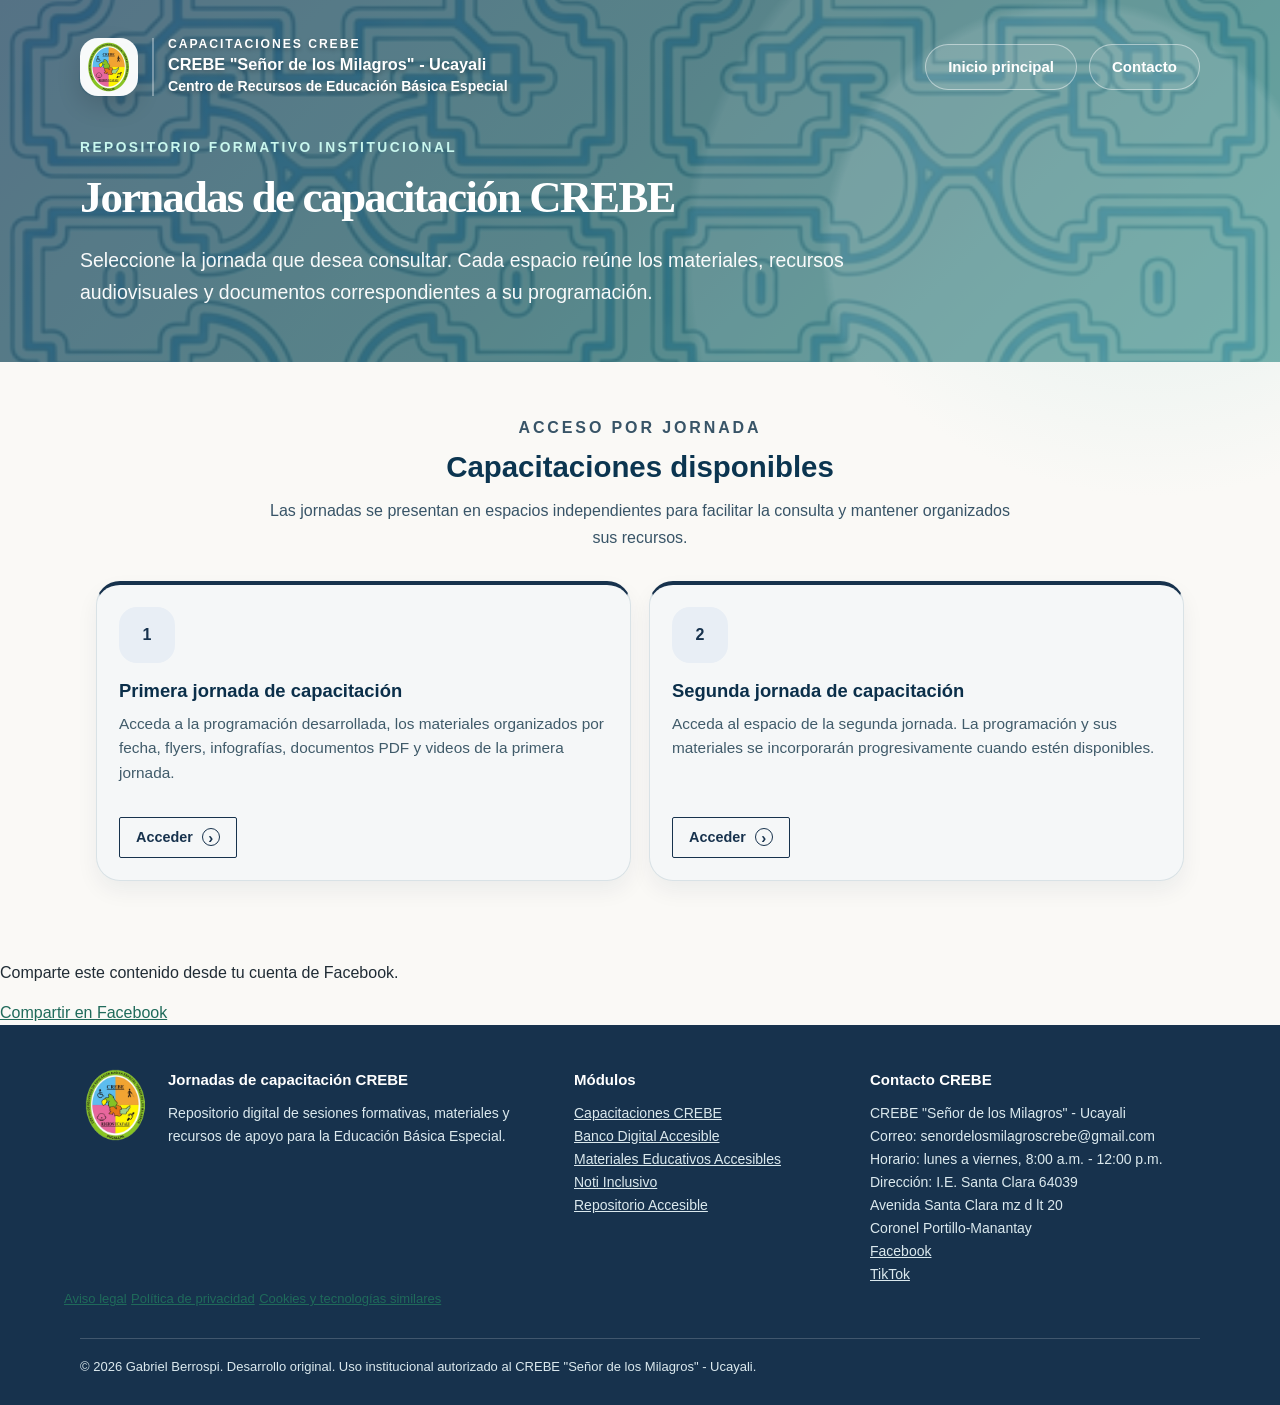
==== commit 5a5dffb9: "style(cap): botones compactos Acceder y actualizar estilos" ====
--- a/index.html
+++ b/index.html
@@ -45,7 +45,7 @@
 }
 </script>
   <link rel="stylesheet" href="estilos.css?v=33">
-  <link rel="stylesheet" href="cap-jornadas-eva2.css?v=20261111c">
+  <link rel="stylesheet" href="cap-jornadas-eva2.css?v=20261111d">
   <link rel="stylesheet" href="https://crebeucayali.github.io/accesos-complementarios/accesibilidad/accesibilidad.css?v=12">
   <link rel="canonical" href="https://crebeucayali.github.io/capacitaciones/">
   <meta property="og:type" content="website">
@@ -98,7 +98,7 @@
           <h3>Primera jornada de capacitación</h3>
           <p>Acceda a la programación desarrollada, los materiales organizados por fecha, flyers, infografías, documentos PDF y videos de la primera jornada.</p>
           <div class="acciones-jornada">
-            <a class="boton-jornada" href="primera-jornada.html">Ingresar a la primera jornada</a>
+            <a class="boton-jornada" href="primera-jornada.html" aria-label="Acceder a la primera jornada de capacitación">Acceder</a>
           </div>
         </article>
         <article class="tarjeta-jornada" aria-labelledby="titulo-segunda-jornada">
@@ -107,7 +107,7 @@
           <h3 id="titulo-segunda-jornada">Segunda jornada de capacitación</h3>
           <p>Acceda al espacio de la segunda jornada. La programación y sus materiales se incorporarán progresivamente cuando estén disponibles.</p>
           <div class="acciones-jornada">
-            <a class="boton-jornada" href="segunda-jornada.html">Ingresar a la segunda jornada</a>
+            <a class="boton-jornada" href="segunda-jornada.html" aria-label="Acceder a la segunda jornada de capacitación">Acceder</a>
           </div>
         </article>
       </div>
--- a/cap-jornadas-eva2.css
+++ b/cap-jornadas-eva2.css
@@ -1,101 +1,113 @@
-/* Portada CAP: tarjetas de jornadas armonizadas con las tarjetas de EVA.
-   Alcance limitado a la portada. No modifica sesiones, recursos ni enlaces. */
+/* CAP: tarjetas de portada con el patrón visual de BDA EVA 2.0.
+   Identidad cromática propia: azul institucional #17324d. */
 body.pagina-inicio-capacitaciones main#contenido .selector-jornadas .rejilla-jornadas {
   display:grid;
   grid-template-columns:repeat(2,minmax(0,1fr));
-  gap:20px;
+  gap:18px;
   align-items:stretch;
 }
 body.pagina-inicio-capacitaciones main#contenido .selector-jornadas .rejilla-jornadas > article.tarjeta-jornada:not(.cerrada) {
   display:flex;
   flex-direction:column;
-  gap:14px;
+  justify-content:space-between;
+  gap:0;
   min-width:0;
-  min-height:0;
-  padding:24px;
-  border:1px solid #cfe2dd !important;
-  border-radius:18px;
-  background:linear-gradient(145deg,#e5f3ef,#fff 70%) !important;
-  box-shadow:0 16px 40px rgba(23,50,77,.09);
+  min-height:300px;
+  padding:22px;
+  border:1px solid #d9e2e6 !important;
+  border-top:4px solid #17324d !important;
+  border-radius:24px;
+  background:#f5f7f8 !important;
+  box-shadow:0 10px 22px rgba(16,42,67,.06);
 }
 body.pagina-inicio-capacitaciones main#contenido .selector-jornadas .rejilla-jornadas > article.tarjeta-jornada:not(.cerrada)::before {
   content:none !important;
 }
 body.pagina-inicio-capacitaciones main#contenido .selector-jornadas article.tarjeta-jornada:not(.cerrada) > .numero-jornada {
-  display:grid;
-  place-items:center;
-  width:52px;
-  height:52px;
-  flex:none;
-  margin:0;
-  border-radius:12px;
-  background:#1f6a5a !important;
-  color:#fff !important;
-  font-size:1.3rem;
+  display:flex;
+  align-items:center;
+  justify-content:center;
+  width:56px;
+  height:56px;
+  margin:0 0 16px;
+  padding:0;
+  border-radius:18px;
+  background:#e8eef5 !important;
+  color:#17324d !important;
+  font-size:1rem;
+  font-weight:900;
   box-shadow:none;
 }
 body.pagina-inicio-capacitaciones main#contenido .selector-jornadas article.tarjeta-jornada:not(.cerrada) > .estado-jornada {
-  align-self:flex-start;
+  position:absolute;
+  width:1px;
+  height:1px;
   margin:0;
-  padding:5px 11px;
-  border-radius:999px;
-  background:#d9ece6 !important;
-  color:#165548 !important;
-  font-size:.76rem;
+  padding:0;
+  overflow:hidden;
+  clip-path:inset(50%);
+  white-space:nowrap;
+  border:0;
 }
 body.pagina-inicio-capacitaciones main#contenido .selector-jornadas article.tarjeta-jornada:not(.cerrada) > h3 {
-  margin:2px 0 0;
-  color:#17324d;
-  font-family:Georgia,"Times New Roman",serif;
-  font-size:clamp(1.18rem,2vw,1.45rem);
-  font-weight:600;
-  line-height:1.3;
+  margin:0 0 10px;
+  color:#0b2f4a;
+  font-family:Inter,Arial,Helvetica,sans-serif;
+  font-size:1.15rem;
+  font-weight:800;
+  line-height:1.25;
+  letter-spacing:normal;
   overflow-wrap:anywhere;
 }
 body.pagina-inicio-capacitaciones main#contenido .selector-jornadas article.tarjeta-jornada:not(.cerrada) > p:not(.estado-jornada) {
-  margin:0 0 auto;
-  color:#41545d;
-  line-height:1.6;
+  margin:0;
+  color:#405b6a;
+  font-size:.96rem;
+  line-height:1.58;
 }
 body.pagina-inicio-capacitaciones main#contenido .selector-jornadas article.tarjeta-jornada:not(.cerrada) > .acciones-jornada {
+  display:flex;
+  align-items:center;
   margin-top:auto;
-  padding-top:4px;
+  padding-top:22px;
 }
 body.pagina-inicio-capacitaciones main#contenido .selector-jornadas article.tarjeta-jornada:not(.cerrada) .acciones-jornada > a.boton-jornada {
-  display:flex;
+  display:inline-flex;
   align-items:center;
-  justify-content:space-between;
-  gap:10px;
-  width:100%;
-  min-height:48px;
-  padding:11px 14px;
-  border:1px solid #1f6a5a !important;
-  border-radius:10px !important;
-  background:#1f6a5a !important;
-  color:#fff !important;
+  justify-content:center;
+  gap:9px;
+  width:auto;
+  min-height:40px;
+  padding:9px 16px;
+  border:1px solid #17324d !important;
+  border-radius:2px !important;
+  background:transparent !important;
+  color:#17324d !important;
   font-size:.9rem;
-  font-weight:700;
-  text-align:left;
+  font-weight:800;
+  text-align:center;
   text-decoration:none !important;
-  overflow-wrap:anywhere;
   box-shadow:none;
   transform:none;
-  transition:background-color .2s ease;
+  transition:background-color .2s ease,color .2s ease;
 }
 body.pagina-inicio-capacitaciones main#contenido .selector-jornadas article.tarjeta-jornada:not(.cerrada) .acciones-jornada > a.boton-jornada::after {
-  content:"→";
-  display:inline;
-  width:auto;
-  height:auto;
+  content:"›";
+  display:inline-flex;
+  align-items:center;
+  justify-content:center;
+  width:16px;
+  height:16px;
   flex:none;
-  border:0;
-  border-radius:0;
-  font-size:1.1rem;
+  border:1px solid currentColor;
+  border-radius:50%;
   line-height:1;
+  font-size:15px;
+  font-weight:700;
 }
 body.pagina-inicio-capacitaciones main#contenido .selector-jornadas article.tarjeta-jornada:not(.cerrada) .acciones-jornada > a.boton-jornada:is(:hover,:focus-visible) {
-  background:#164d41 !important;
-  border-color:#164d41 !important;
+  background:#17324d !important;
+  border-color:#17324d !important;
   color:#fff !important;
   transform:none;
   box-shadow:none;
@@ -107,39 +119,37 @@
 @media(max-width:760px) {
   body.pagina-inicio-capacitaciones main#contenido .selector-jornadas .rejilla-jornadas {
     grid-template-columns:1fr;
-    gap:14px;
+    gap:18px;
   }
   body.pagina-inicio-capacitaciones main#contenido .selector-jornadas .rejilla-jornadas > article.tarjeta-jornada:not(.cerrada) {
-    padding:20px;
+    min-height:250px;
   }
 }
 @media(prefers-reduced-motion:reduce) {
-  body.pagina-inicio-capacitaciones main#contenido .selector-jornadas .boton-jornada {
-    transition:none !important;
-  }
+  body.pagina-inicio-capacitaciones main#contenido .selector-jornadas .boton-jornada {transition:none !important;}
 }
-/* Ambos mecanismos de alto contraste usados por EVA. */
+/* Accesibilidad: ambas clases de alto contraste institucional. */
 body.alto-contraste.pagina-inicio-capacitaciones main#contenido .selector-jornadas article.tarjeta-jornada:not(.cerrada),
 html.eva-alto-contraste body.pagina-inicio-capacitaciones main#contenido .selector-jornadas article.tarjeta-jornada:not(.cerrada) {
   background:#000 !important;
-  border:2px solid #fff !important;
+  border-color:#fff !important;
   box-shadow:none !important;
 }
 body.alto-contraste.pagina-inicio-capacitaciones main#contenido .selector-jornadas article.tarjeta-jornada:not(.cerrada) :is(h3,p),
 html.eva-alto-contraste body.pagina-inicio-capacitaciones main#contenido .selector-jornadas article.tarjeta-jornada:not(.cerrada) :is(h3,p) {
   color:#fff !important;
 }
-body.alto-contraste.pagina-inicio-capacitaciones main#contenido .selector-jornadas article.tarjeta-jornada:not(.cerrada) > :is(.numero-jornada,.estado-jornada),
-html.eva-alto-contraste body.pagina-inicio-capacitaciones main#contenido .selector-jornadas article.tarjeta-jornada:not(.cerrada) > :is(.numero-jornada,.estado-jornada) {
+body.alto-contraste.pagina-inicio-capacitaciones main#contenido .selector-jornadas article.tarjeta-jornada:not(.cerrada) > .numero-jornada,
+html.eva-alto-contraste body.pagina-inicio-capacitaciones main#contenido .selector-jornadas article.tarjeta-jornada:not(.cerrada) > .numero-jornada {
   background:#000 !important;
+  border:1px solid #fff !important;
   color:#fff !important;
-  border:1px solid #fff !important;
 }
 body.alto-contraste.pagina-inicio-capacitaciones main#contenido .selector-jornadas article.tarjeta-jornada:not(.cerrada) .acciones-jornada > a.boton-jornada,
 html.eva-alto-contraste body.pagina-inicio-capacitaciones main#contenido .selector-jornadas article.tarjeta-jornada:not(.cerrada) .acciones-jornada > a.boton-jornada {
   background:#000 !important;
-  border:2px solid #fff !important;
-  color:#fff !important;
+  border-color:#fff !important;
+  color:#ffff00 !important;
 }
 body.alto-contraste.pagina-inicio-capacitaciones main#contenido .selector-jornadas article.tarjeta-jornada:not(.cerrada) .acciones-jornada > a.boton-jornada:is(:hover,:focus-visible),
 html.eva-alto-contraste body.pagina-inicio-capacitaciones main#contenido .selector-jornadas article.tarjeta-jornada:not(.cerrada) .acciones-jornada > a.boton-jornada:is(:hover,:focus-visible) {
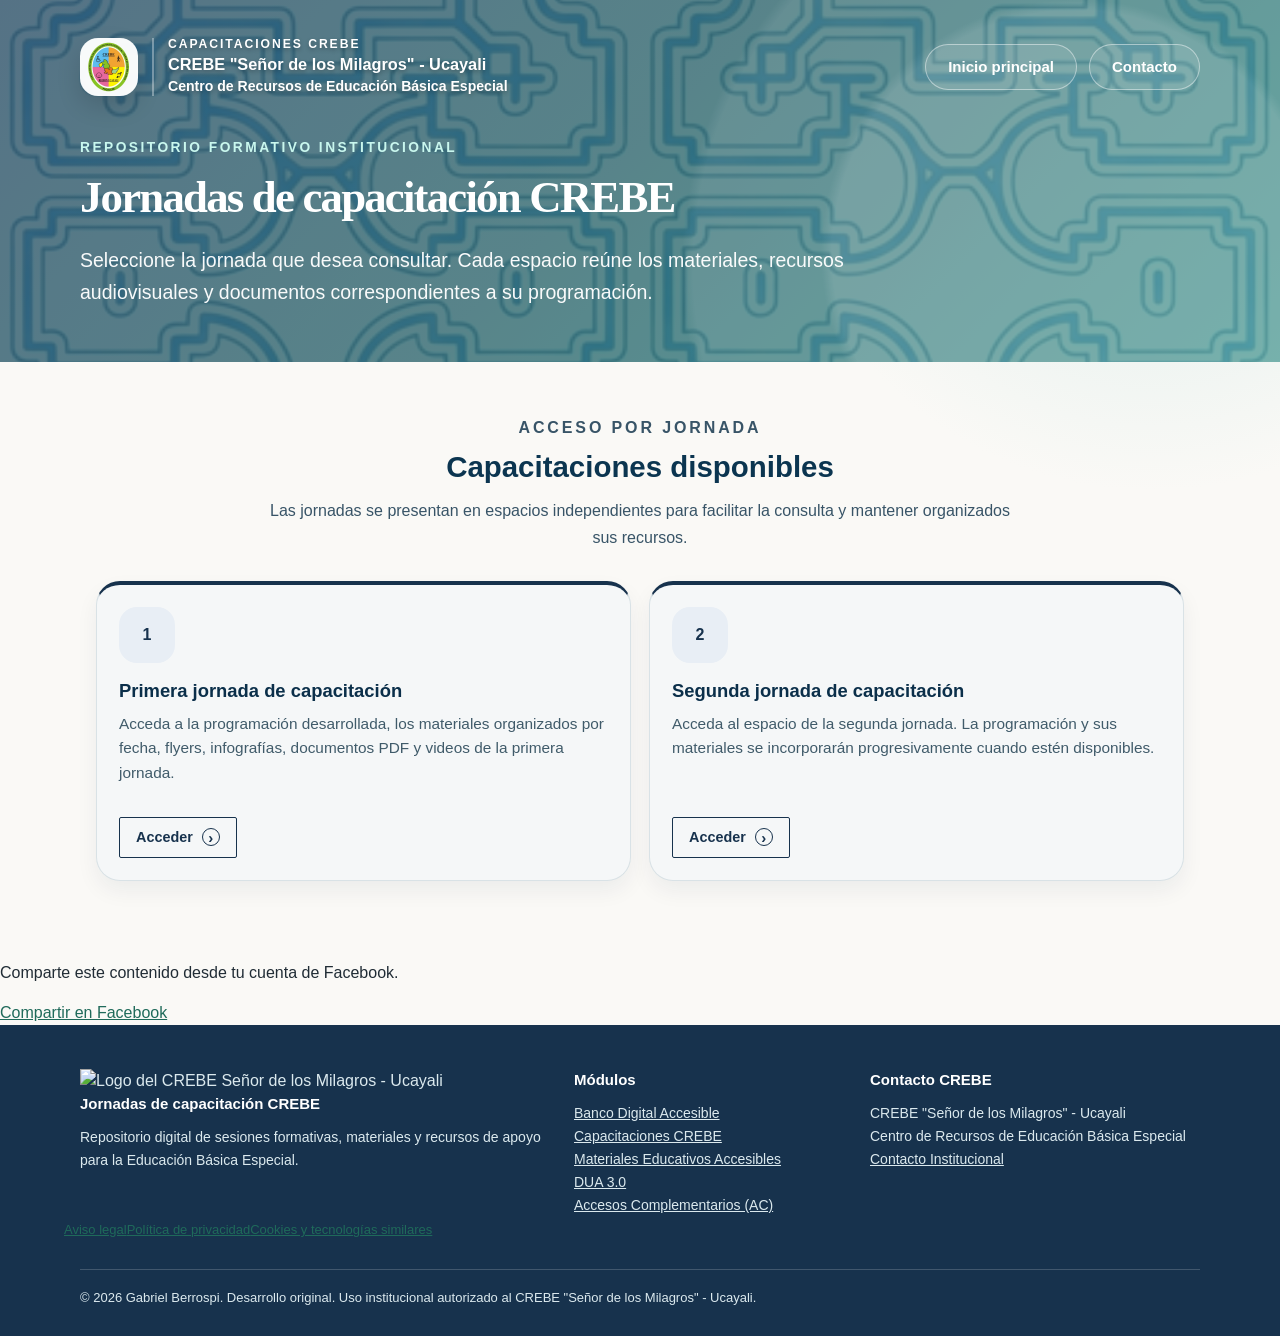
==== commit 793c09ba: "style(footer): uniformizar pie EVA y actualizar módulos oficiales" ====
--- a/index.html
+++ b/index.html
@@ -117,28 +117,7 @@
     <p>Comparte este contenido desde tu cuenta de Facebook.</p>
     <a class="compartir-facebook" data-compartir-facebook href="https://www.facebook.com/sharer/sharer.php?u=https%3A%2F%2Fcrebeucayali.github.io%2Fcapacitaciones%2F" target="_blank" rel="noopener noreferrer">Compartir en Facebook</a>
   </section>
-<footer id="contacto">
-    <div class="footer-contenido">
-      <div class="footer-bloque footer-identidad">
-        <img class="logo-footer" src="logo-crebe.png" alt="Logo del CREBE Señor de los Milagros - Ucayali">
-        <div><h2>Jornadas de capacitación CREBE</h2><p>Repositorio digital de sesiones formativas, materiales y recursos de apoyo para la Educación Básica Especial.</p></div>
-      </div>
-      <div class="footer-bloque">
-        <h2>Módulos</h2>
-        <p><a href="https://crebeucayali.github.io/capacitaciones/">Capacitaciones CREBE</a><br><a href="https://crebeucayali.github.io/banco-digital-accesible/">Banco Digital Accesible</a><br><a href="https://crebeucayali.github.io/materiales-educativos-accesibles/">Materiales Educativos Accesibles</a><br><a href="https://crebeucayali.github.io/noti-inclusivos/">Noti Inclusivo</a><br><a href="https://crebeucayali.github.io/repositorio-accesible/">Repositorio Accesible</a><br></p>
-      </div>
-      <div class="footer-bloque">
-        <h2>Contacto CREBE</h2>
-        <p>CREBE "Señor de los Milagros" - Ucayali<br>Correo: senordelosmilagroscrebe@gmail.com<br>Horario: lunes a viernes, 8:00 a.m. - 12:00 p.m.<br>Dirección: I.E. Santa Clara 64039<br>Avenida Santa Clara mz d lt 20<br>Coronel Portillo-Manantay<br><a href="https://www.facebook.com/CREBESM">Facebook</a><br><a href="https://www.tiktok.com/@crebe.sm.ucayali">TikTok</a><br></p>
-      </div>
-    </div>
-    <nav class="footer-legal-eva" aria-label="Enlaces legales">
-<a href="https://crebeucayali.github.io/accesos-complementarios/paginas/aviso-legal.html">Aviso legal</a>
-<a href="https://crebeucayali.github.io/accesos-complementarios/paginas/politica-privacidad.html">Política de privacidad</a>
-<a href="https://crebeucayali.github.io/accesos-complementarios/paginas/politica-cookies.html">Cookies y tecnologías similares</a>
-</nav>
-<div class="footer-final"><p>© 2026 Gabriel Berrospi. Desarrollo original. Uso institucional autorizado al CREBE "Señor de los Milagros" - Ucayali.</p></div>
-  </footer>
+<footer class="footer-crebe eva-pie-unificado" aria-label="Pie de página institucional"><div class="footer-contenido footer-contenedor"><section class="footer-bloque footer-columna footer-marca" aria-label="Identidad del módulo"><img class="footer-logo" src="https://crebeucayali.github.io/banco-digital-accesible/logo-crebe.png" alt="Logo del CREBE Señor de los Milagros - Ucayali"><div><h2>Jornadas de capacitación CREBE</h2><p>Repositorio digital de sesiones formativas, materiales y recursos de apoyo para la Educación Básica Especial.</p></div></section><nav class="footer-bloque footer-columna" aria-label="Módulos del Ecosistema Virtual Accesible"><h2>Módulos</h2><p><a href="https://crebeucayali.github.io/banco-digital-accesible/">Banco Digital Accesible</a><br><a href="https://crebeucayali.github.io/capacitaciones/">Capacitaciones CREBE</a><br><a href="https://crebeucayali.github.io/materiales-educativos-accesibles/">Materiales Educativos Accesibles</a><br><a href="https://crebeucayali.github.io/DUA-3.0/">DUA 3.0</a><br><a href="https://crebeucayali.github.io/accesos-complementarios/">Accesos Complementarios (AC)</a></p></nav><section class="footer-bloque footer-columna contacto-footer"><h2>Contacto CREBE</h2><p>CREBE "Señor de los Milagros" - Ucayali<br>Centro de Recursos de Educación Básica Especial<br><a href="https://crebeucayali.github.io/accesos-complementarios/paginas/contacto.html">Contacto Institucional</a></p></section></div><nav class="footer-legal-eva" aria-label="Enlaces legales"><a href="https://crebeucayali.github.io/accesos-complementarios/paginas/aviso-legal.html">Aviso legal</a><a href="https://crebeucayali.github.io/accesos-complementarios/paginas/politica-privacidad.html">Política de privacidad</a><a href="https://crebeucayali.github.io/accesos-complementarios/paginas/politica-cookies.html">Cookies y tecnologías similares</a></nav><div class="footer-final"><p>© 2026 Gabriel Berrospi. Desarrollo original. Uso institucional autorizado al CREBE "Señor de los Milagros" - Ucayali.</p></div></footer>
   <script src="https://crebeucayali.github.io/accesos-complementarios/accesibilidad/accesibilidad.js?v=12" defer></script>
   <script src="https://crebeucayali.github.io/accesos-complementarios/estadisticas/visitas-eva.js?v=3" data-eva-modulo="capacitaciones" defer></script>
   <script src="https://crebeucayali.github.io/capacitaciones/compartir-facebook.js?v=9" defer></script>
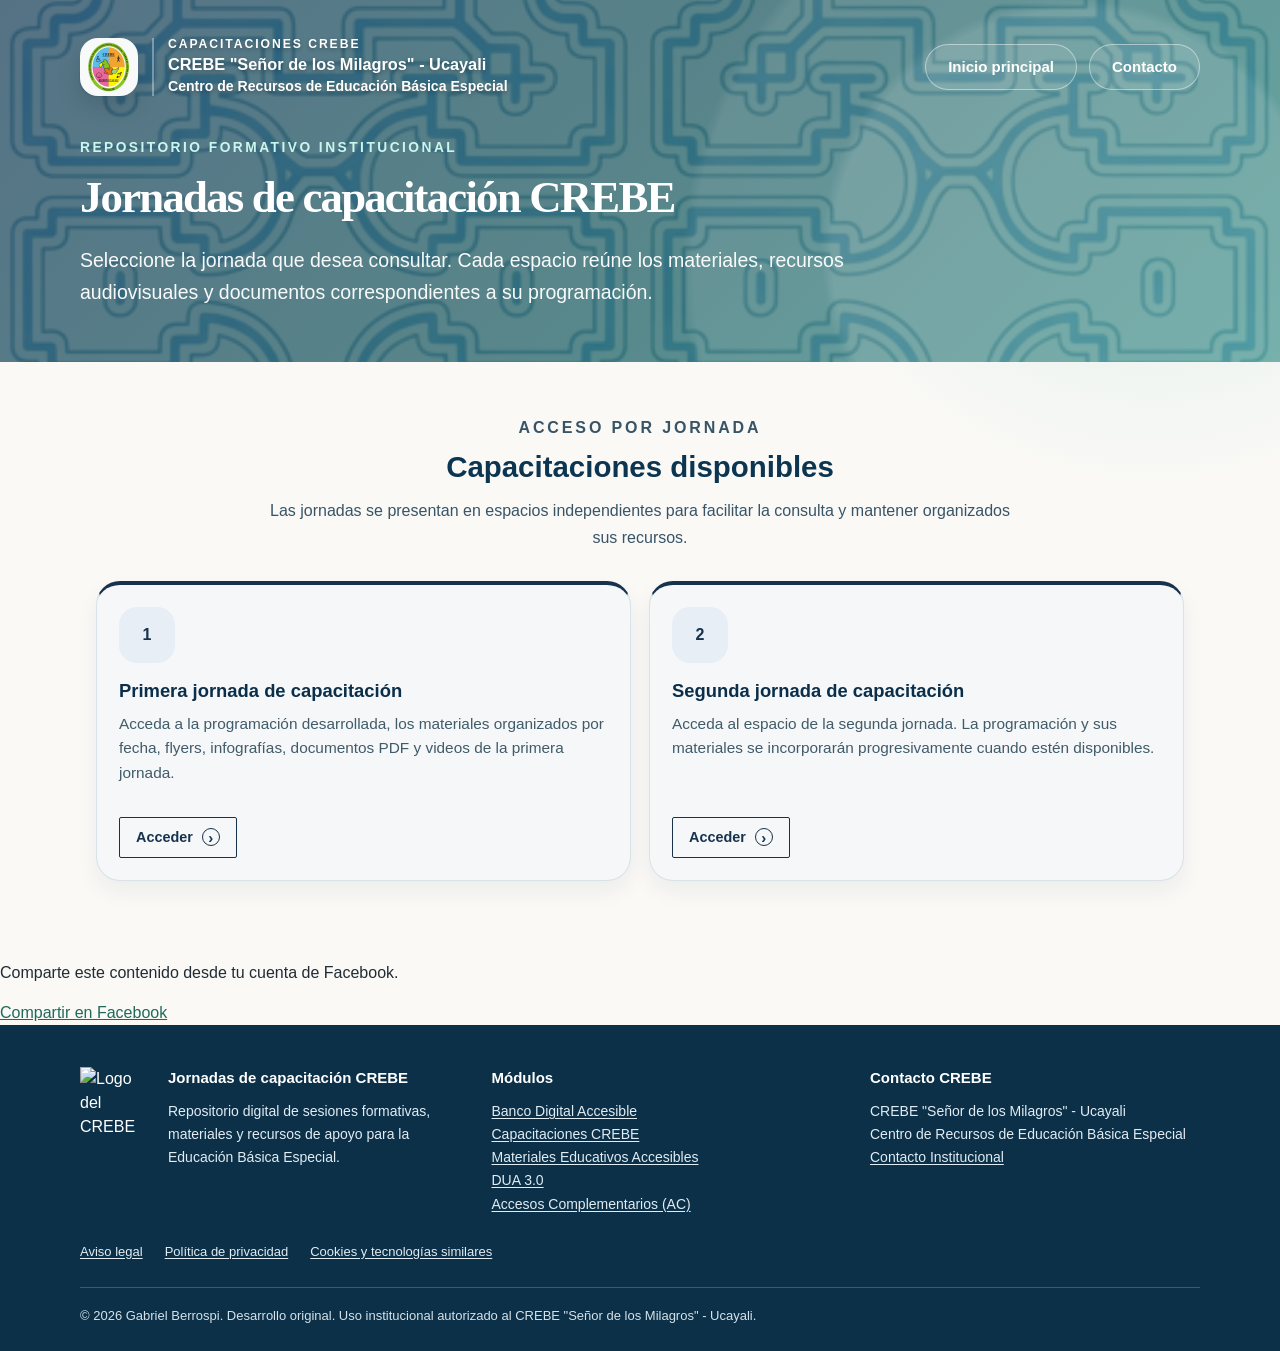
==== commit 3c7045e9: "chore(footer): renovar caché CSS del pie común" ====
--- a/index.html
+++ b/index.html
@@ -45,7 +45,7 @@
 }
 </script>
   <link rel="stylesheet" href="estilos.css?v=33">
-  <link rel="stylesheet" href="cap-jornadas-eva2.css?v=20261111d">
+  <link rel="stylesheet" href="cap-jornadas-eva2.css?v=20261111e">
   <link rel="stylesheet" href="https://crebeucayali.github.io/accesos-complementarios/accesibilidad/accesibilidad.css?v=12">
   <link rel="canonical" href="https://crebeucayali.github.io/capacitaciones/">
   <meta property="og:type" content="website">
--- a/cap-jornadas-eva2.css
+++ b/cap-jornadas-eva2.css
@@ -156,3 +156,119 @@
   background:#fff !important;
   color:#000 !important;
 }
+
+
+/* Pie común EVA: referencia visual BDA; limitado a portadas. */
+footer.eva-pie-unificado {
+  display:block;
+  background:#0b3048;
+  color:#fff;
+  padding:42px 20px 24px;
+  font-family:Inter,Arial,Helvetica,sans-serif;
+}
+footer.eva-pie-unificado .footer-contenido {
+  display:grid;
+  grid-template-columns:1.15fr 1.05fr 1fr;
+  align-items:start;
+  gap:32px;
+  width:100%;
+  max-width:1120px;
+  margin:0 auto;
+}
+footer.eva-pie-unificado .footer-bloque {
+  min-width:0;
+  margin:0;
+  padding:0;
+  border:0;
+  background:transparent;
+}
+footer.eva-pie-unificado .footer-marca {
+  display:flex;
+  flex-direction:row;
+  align-items:flex-start;
+  gap:16px;
+}
+footer.eva-pie-unificado .footer-logo {
+  display:block;
+  width:72px;
+  max-width:72px;
+  height:auto;
+  max-height:72px;
+  flex:0 0 72px;
+  object-fit:contain;
+  border:0;
+  background:transparent;
+}
+footer.eva-pie-unificado .footer-bloque h2 {
+  margin:0 0 12px;
+  color:#fff;
+  font-family:Inter,Arial,Helvetica,sans-serif;
+  font-size:.9375rem;
+  font-weight:750;
+  line-height:1.4;
+}
+footer.eva-pie-unificado .footer-bloque p {
+  margin:0;
+  color:#e1ecf3;
+  font-size:.875rem;
+  font-weight:400;
+  line-height:1.65;
+  text-align:left;
+}
+footer.eva-pie-unificado a {
+  color:#e1ecf3;
+  font-size:inherit;
+  text-decoration:underline;
+  text-underline-offset:2px;
+}
+footer.eva-pie-unificado a:hover {color:#fff;text-decoration-thickness:2px;}
+footer.eva-pie-unificado a:focus-visible {outline:3px solid #f0ad4e;outline-offset:3px;}
+footer.eva-pie-unificado .footer-legal-eva {
+  display:flex;
+  flex-wrap:wrap;
+  gap:12px 22px;
+  width:100%;
+  max-width:1120px;
+  margin:26px auto 0;
+  padding:0 0 26px;
+  border:0;
+  background:transparent;
+}
+footer.eva-pie-unificado .footer-legal-eva a {
+  color:#e1ecf3;
+  font-size:.8125rem;
+}
+footer.eva-pie-unificado .footer-final {
+  width:100%;
+  max-width:1120px;
+  margin:0 auto;
+  padding-top:18px;
+  border-top:1px solid rgba(255,255,255,.2);
+}
+footer.eva-pie-unificado .footer-final p {
+  margin:0;
+  color:#d4e2eb;
+  font-size:.8125rem;
+  font-weight:400;
+  line-height:1.6;
+  text-align:left;
+}
+footer.eva-pie-unificado .eva-pie-atribuciones {
+  max-width:1120px;
+  margin:10px auto 0;
+}
+footer.eva-pie-unificado .eva-pie-atribuciones p {
+  color:#d4e2eb;
+  font-size:.8125rem;
+  line-height:1.6;
+}
+@media(max-width:760px) {
+  footer.eva-pie-unificado {padding:34px 18px 24px;}
+  footer.eva-pie-unificado .footer-contenido {grid-template-columns:1fr;gap:26px;}
+  footer.eva-pie-unificado .footer-marca {flex-direction:row;align-items:flex-start;}
+  footer.eva-pie-unificado .footer-legal-eva {margin-top:26px;}
+}
+@media(max-width:380px) {
+  footer.eva-pie-unificado .footer-marca {gap:12px;}
+  footer.eva-pie-unificado .footer-logo {width:58px;max-width:58px;flex-basis:58px;}
+}
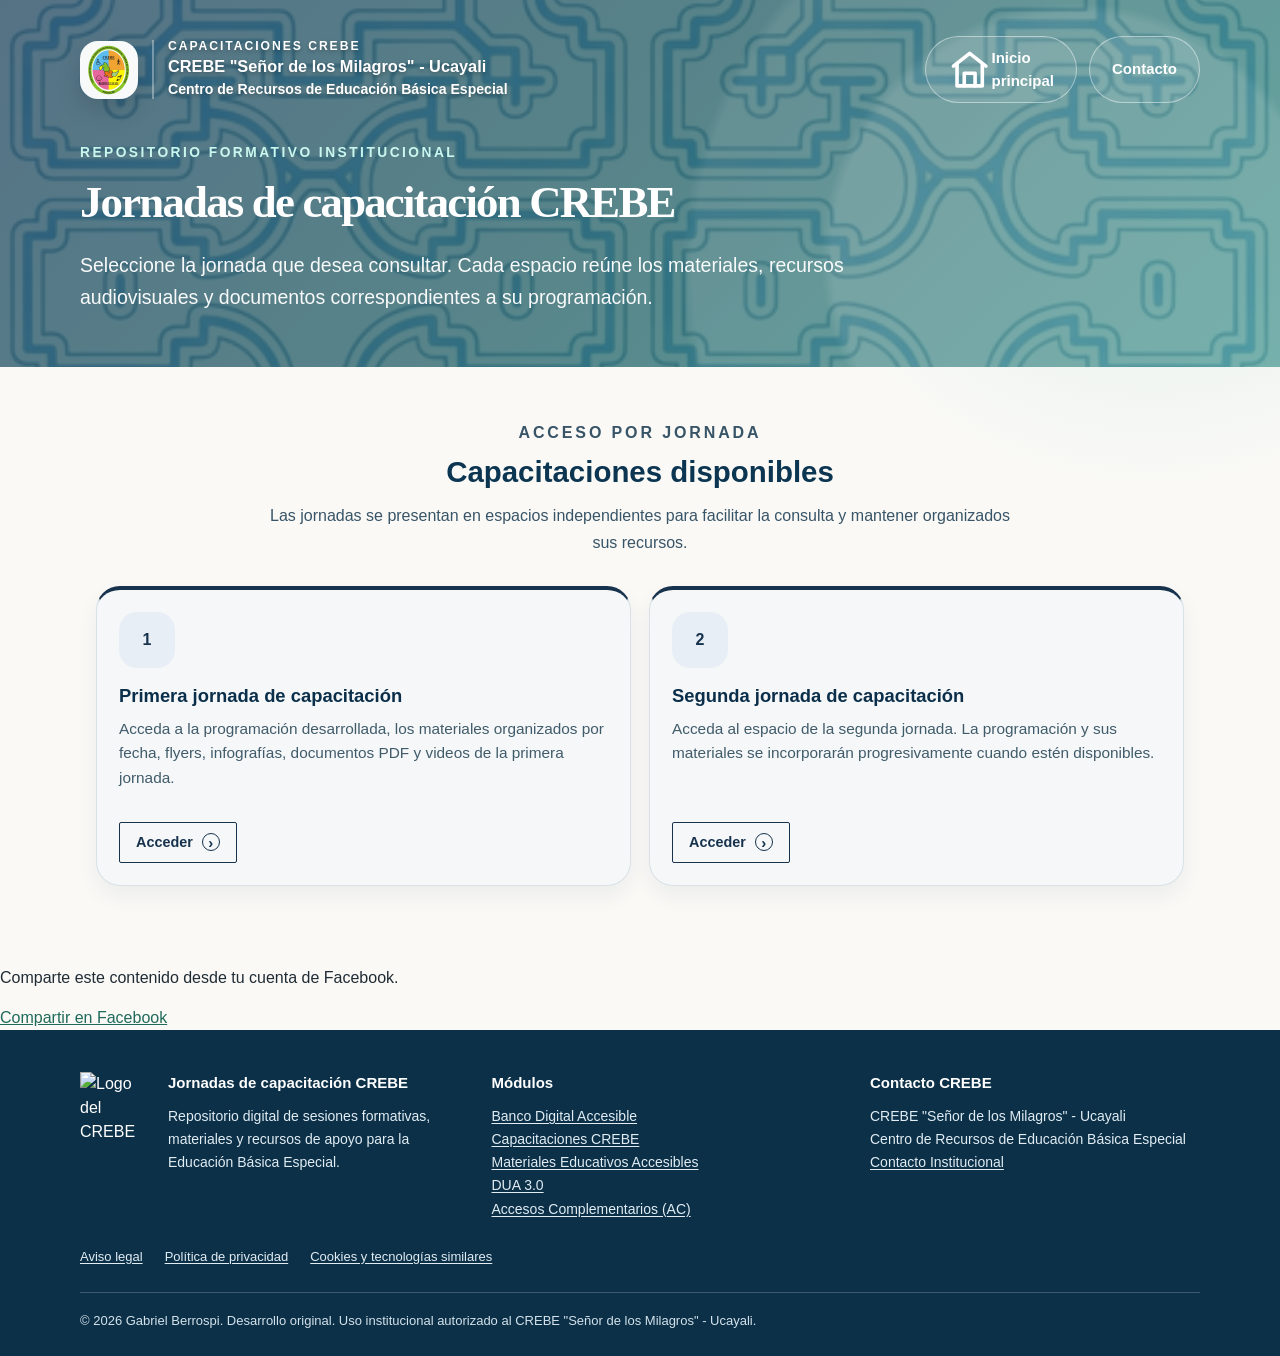
==== commit 76857dc1: "style(header): destacar inicio y contacto con SVG institucional" ====
--- a/index.html
+++ b/index.html
@@ -59,6 +59,7 @@
   <link rel="stylesheet" href="https://crebeucayali.github.io/capacitaciones/compartir-facebook.css?v=1">
 <link rel="stylesheet" href="https://crebeucayali.github.io/comunicados-popup.css?v=3">
 <link rel="icon" type="image/webp" href="https://crebeucayali.github.io/materiales-educativos-accesibles/logo-crebe.webp?v=20261105">
+  <link rel="stylesheet" href="https://crebeucayali.github.io/accesos-complementarios/accesibilidad/botones-navegacion-eva.css?v=1">
 </head>
 <body class="pagina-inicio-capacitaciones">
   <a class="salto-contenido" href="#contenido">Ir al contenido</a>
@@ -74,8 +75,8 @@
         </span>
       </a>
       <div class="enlaces-cabecera">
-        <a class="enlace-cabecera" href="https://crebeucayali.github.io/">Inicio principal</a>
-        <a class="enlace-cabecera" href="https://crebeucayali.github.io/accesos-complementarios/paginas/contacto.html">Contacto</a>
+        <a class="enlace-cabecera eva-acceso-destacado" href="https://crebeucayali.github.io/"><svg class="eva-acceso-icono" xmlns="http://www.w3.org/2000/svg" viewBox="0 0 24 24" fill="none" stroke="currentColor" stroke-width="2" stroke-linecap="round" stroke-linejoin="round" aria-hidden="true" focusable="false"><path d="m3 10 9-7 9 7"/><path d="M5 9v12h14V9"/><path d="M9 21v-7h6v7"/></svg><span>Inicio principal</span></a>
+        <a class="enlace-cabecera eva-acceso-destacado" href="https://crebeucayali.github.io/accesos-complementarios/paginas/contacto.html"><svg class="eva-acceso-icono" xmlns="http://www.w3.org/2000/svg" viewBox="0 0 24 24" fill="none" stroke="currentColor" stroke-width="2" stroke-linecap="round" stroke-linejoin="round" aria-hidden="true" focusable="false"><rect x="2" y="4" width="20" height="16" rx="2"/><path d="m2 6 10 7 10-7"/></svg><span>Contacto</span></a>
       </div>
     </nav>
     <div class="presentacion">
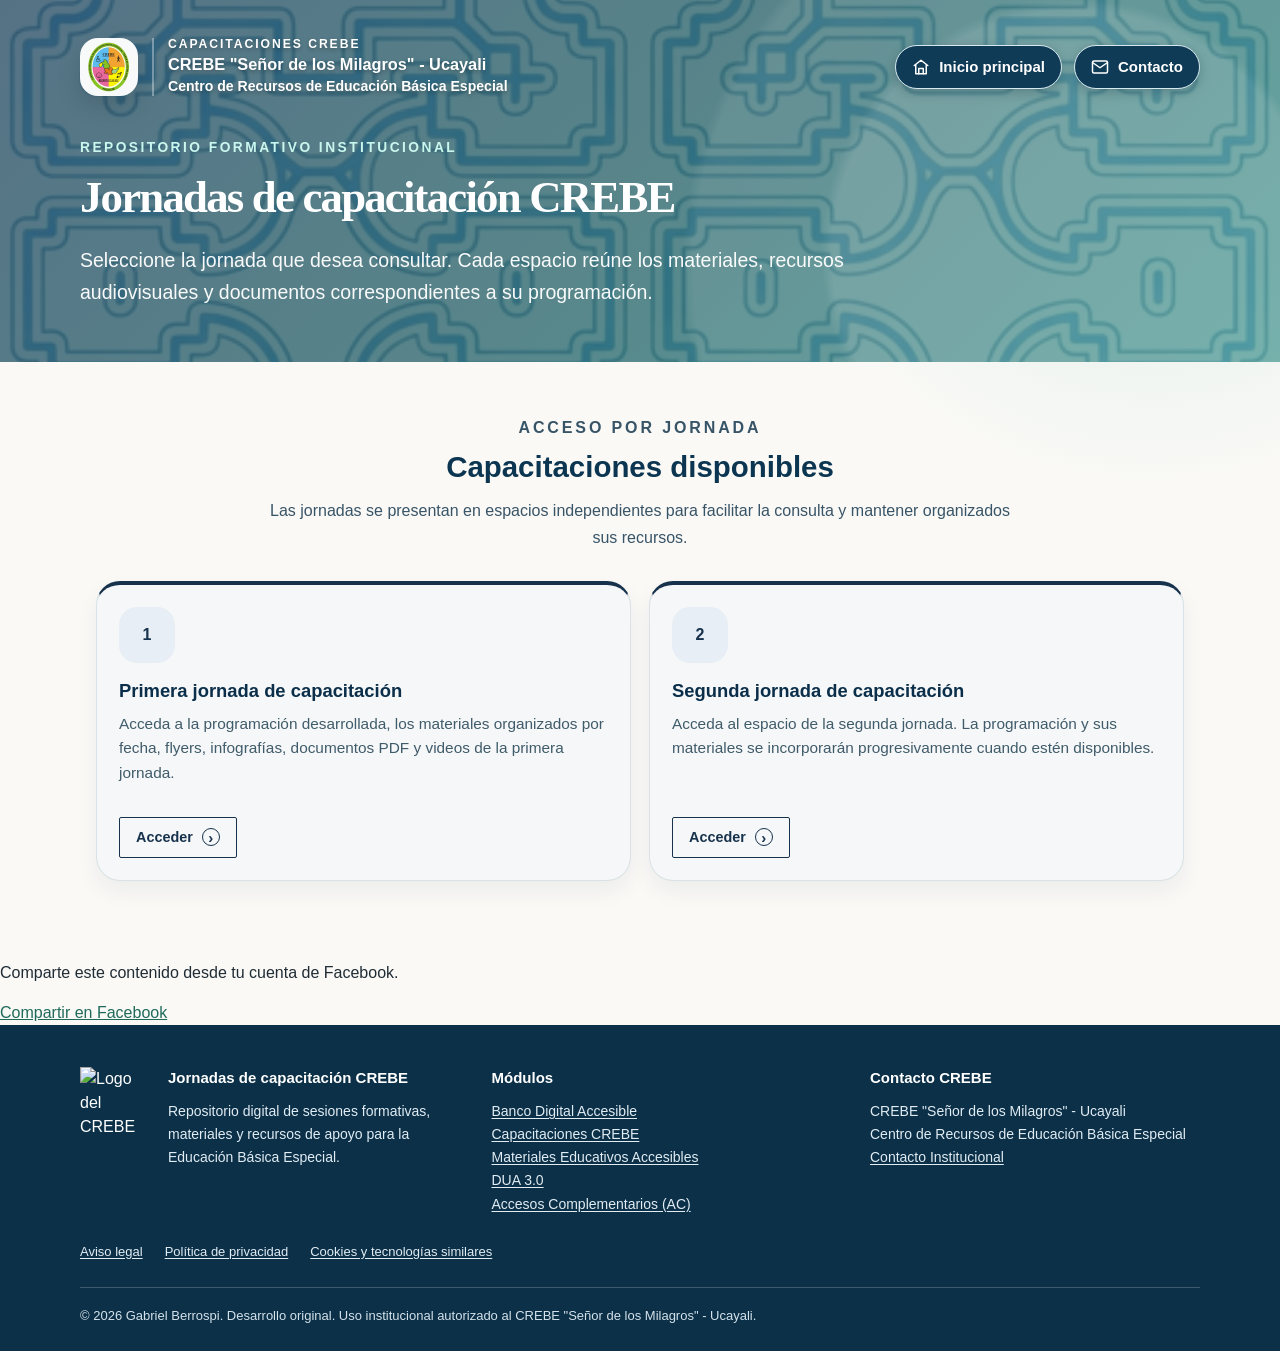
==== commit 2363be0d: "fix(cap): uniformizar portada con CSS local bajo CSP" ====
--- a/index.html
+++ b/index.html
@@ -59,7 +59,7 @@
   <link rel="stylesheet" href="https://crebeucayali.github.io/capacitaciones/compartir-facebook.css?v=1">
 <link rel="stylesheet" href="https://crebeucayali.github.io/comunicados-popup.css?v=3">
 <link rel="icon" type="image/webp" href="https://crebeucayali.github.io/materiales-educativos-accesibles/logo-crebe.webp?v=20261105">
-  <link rel="stylesheet" href="https://crebeucayali.github.io/accesos-complementarios/accesibilidad/botones-navegacion-eva.css?v=1">
+  <link rel="stylesheet" href="botones-navegacion-eva.css?v=2">
 </head>
 <body class="pagina-inicio-capacitaciones">
   <a class="salto-contenido" href="#contenido">Ir al contenido</a>
--- a/botones-navegacion-eva.css
+++ b/botones-navegacion-eva.css
@@ -0,0 +1,47 @@
+/* EVA: accesos principales de cabecera, compatibles con los cinco modulos. */
+.cabecera .enlaces-cabecera > a.enlace-cabecera.eva-acceso-destacado,
+.hero .crebe-identity-links > a.eva-acceso-destacado {
+  display:inline-flex;
+  align-items:center;
+  justify-content:center;
+  gap:9px;
+  min-height:44px;
+  padding:10px 16px;
+  border:1px solid #d7e9ef;
+  border-radius:999px;
+  background:#103b57;
+  color:#fff !important;
+  font-size:.9375rem;
+  font-weight:700;
+  line-height:1.25;
+  text-shadow:none;
+  text-decoration:none;
+  box-shadow:0 4px 12px rgba(0,20,35,.22);
+  transition:background-color .18s ease,box-shadow .18s ease,transform .18s ease;
+}
+.cabecera .enlaces-cabecera > a.enlace-cabecera.eva-acceso-destacado:hover,
+.hero .crebe-identity-links > a.eva-acceso-destacado:hover {
+  background:#19577a;
+  border-color:#fff;
+  color:#fff !important;
+  transform:translateY(-1px);
+  box-shadow:0 6px 15px rgba(0,20,35,.3);
+}
+.cabecera .enlaces-cabecera > a.enlace-cabecera.eva-acceso-destacado:focus-visible,
+.hero .crebe-identity-links > a.eva-acceso-destacado:focus-visible {
+  outline:3px solid #ffd166;
+  outline-offset:3px;
+}
+.cabecera .enlaces-cabecera > a.enlace-cabecera.eva-acceso-destacado .eva-acceso-icono,
+.hero .crebe-identity-links > a.eva-acceso-destacado .eva-acceso-icono {
+  display:block;
+  width:18px;
+  height:18px;
+  flex:none;
+  stroke:currentColor;
+}
+.cabecera .enlaces-cabecera > a.enlace-cabecera.eva-acceso-destacado::after {content:none;}
+@media (prefers-reduced-motion:reduce) {
+ .cabecera .enlaces-cabecera > a.enlace-cabecera.eva-acceso-destacado,
+ .hero .crebe-identity-links > a.eva-acceso-destacado {transition:none;transform:none;}
+}
